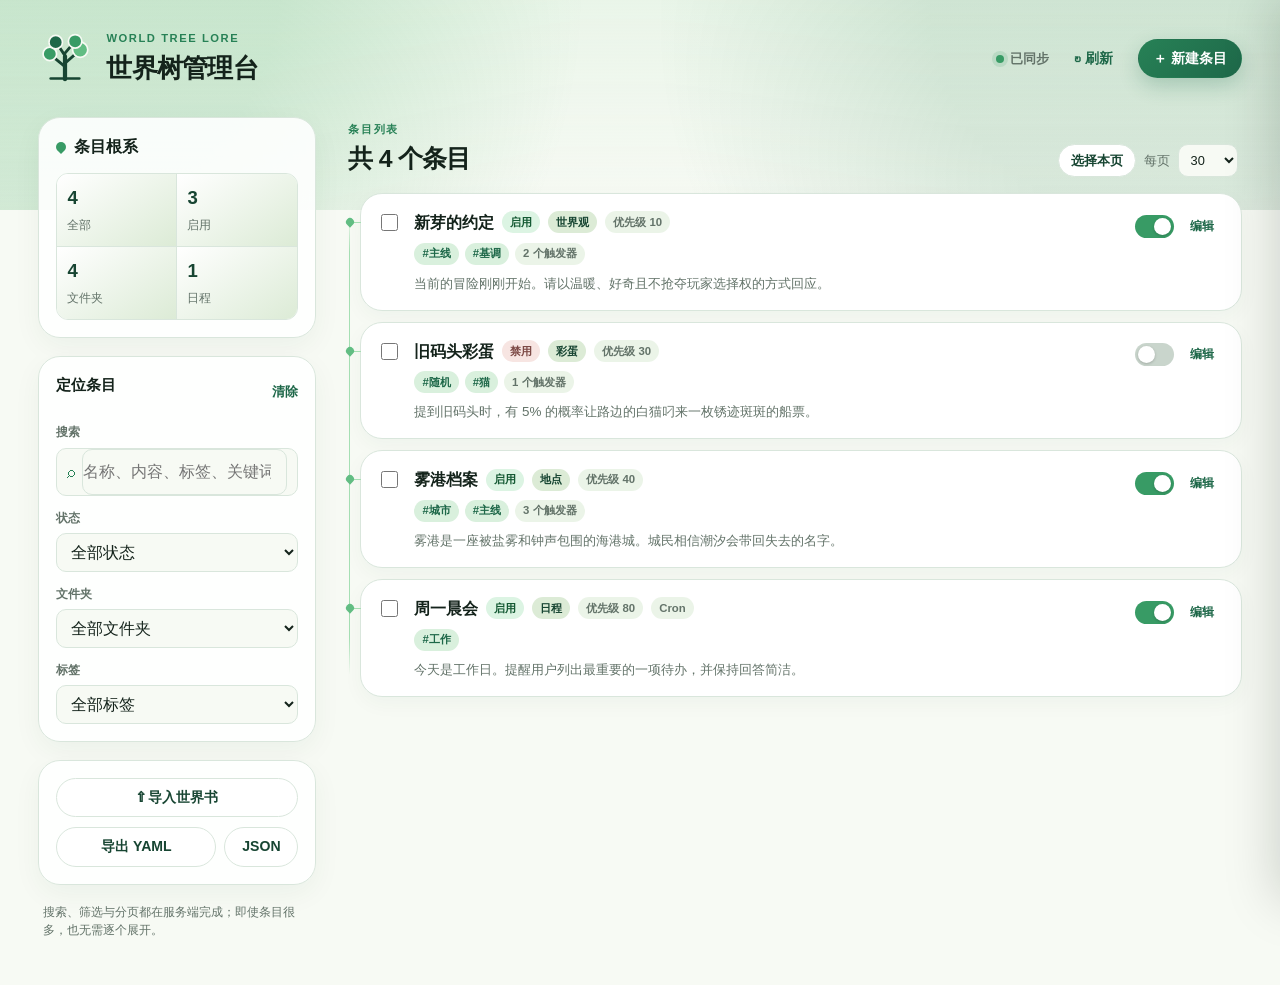
==== tests/visual_harness.html @ b0beca99 "feat: initial release of WorldTree Lore v1.0.0" ====
<!doctype html>
<html lang="zh-CN">
  <head>
    <meta charset="utf-8" />
    <meta name="viewport" content="width=device-width, initial-scale=1" />
    <title>WorldTree Lore visual harness</title>
    <link rel="stylesheet" href="../pages/worldtree/style.css" />
  </head>
  <body>
    <script>
      (() => {
        const templates = [
          {key: "common", label: "常规条目", defaults: {enabled: true, priority: 50, keywords: [], duration: 180, times: 5, probability: 1}},
          {key: "resident", label: "常驻条目", defaults: {enabled: true, priority: 10, keywords: ["re:.*"], duration: 0, times: 0, probability: 1}},
          {key: "chance", label: "随机条目", defaults: {enabled: true, priority: 30, keywords: ["re:.*"], duration: 180, times: 1, probability: .05}},
          {key: "schedule", label: "日程条目", defaults: {enabled: true, priority: 80, keywords: [], cron: "0 9 * * 1-5", duration: 86400, times: 0, probability: 1}}
        ];
        let revision = 7;
        let nextId = 5;
        let entries = [
          {id: "root-1", name: "新芽的约定", content: "当前的冒险刚刚开始。请以温暖、好奇且不抢夺玩家选择权的方式回应。", enabled: true, priority: 10, keywords: ["冒险", "启程"], keyword_mode: "modern", scope: [], cron: "", duration: 0, times: 0, probability: 1, folder: "世界观", tags: ["主线", "基调"], template: "resident", created_at: 1, updated_at: 1},
          {id: "root-2", name: "雾港档案", content: "雾港是一座被盐雾和钟声包围的海港城。城民相信潮汐会带回失去的名字。", enabled: true, priority: 40, keywords: ["雾港", "港口", "钟声"], keyword_mode: "modern", scope: [], cron: "", duration: 300, times: 5, probability: 1, folder: "地点", tags: ["城市", "主线"], template: "common", created_at: 1, updated_at: 1},
          {id: "root-3", name: "周一晨会", content: "今天是工作日。提醒用户列出最重要的一项待办，并保持回答简洁。", enabled: true, priority: 80, keywords: [], keyword_mode: "modern", scope: [], cron: "0 9 * * 1-5", duration: 3600, times: 0, probability: 1, folder: "日程", tags: ["工作"], template: "schedule", created_at: 1, updated_at: 1},
          {id: "root-4", name: "旧码头彩蛋", content: "提到旧码头时，有 5% 的概率让路边的白猫叼来一枚锈迹斑斑的船票。", enabled: false, priority: 30, keywords: ["旧码头"], keyword_mode: "modern", scope: [], cron: "", duration: 180, times: 1, probability: .05, folder: "彩蛋", tags: ["随机", "猫"], template: "chance", created_at: 1, updated_at: 1}
        ];
        const clone = (value) => JSON.parse(JSON.stringify(value));
        const summary = (entry) => ({...clone(entry), preview: entry.content.length > 180 ? entry.content.slice(0, 179) + "…" : entry.content});
        const stats = () => ({total: entries.length, enabled: entries.filter((entry) => entry.enabled).length, disabled: entries.filter((entry) => !entry.enabled).length, folders: new Set(entries.map((entry) => entry.folder).filter(Boolean)).size, tags: new Set(entries.flatMap((entry) => entry.tags)).size, scheduled: entries.filter((entry) => entry.cron).length});
        const facets = () => ({folders: [...new Set(entries.map((entry) => entry.folder).filter(Boolean))], tags: [...new Set(entries.flatMap((entry) => entry.tags))]});
        const touch = () => ++revision;
        const filtered = (params) => entries.filter((entry) => {
          const query = (params.q || "").trim().toLowerCase();
          const haystack = [entry.name, entry.content, entry.folder, ...entry.tags, ...entry.keywords].join(" ").toLowerCase();
          return (!query || query.split(/\s+/).every((word) => haystack.includes(word))) &&
            (params.status === "enabled" ? entry.enabled : params.status === "disabled" ? !entry.enabled : true) &&
            (!params.folder || params.folder === entry.folder) && (!params.tag || entry.tags.includes(params.tag));
        });
        const visualParams = new URLSearchParams(window.location.search);
        window.AstrBotPluginPage = {
          ready: async () => ({locale: "zh-CN", isDark: visualParams.get("theme") === "dark"}),
          getLocale: () => "zh-CN",
          t: (_key, fallback) => fallback,
          onContext: () => () => {},
          apiGet: async (endpoint, params = {}) => {
            if (endpoint === "entries") {
              const items = filtered(params).sort((a, b) => a.priority - b.priority || a.name.localeCompare(b.name, "zh-CN"));
              const size = Number(params.page_size || 30); const requested = Number(params.page || 1); const pages = Math.max(1, Math.ceil(items.length / size)); const page = Math.min(Math.max(1, requested), pages);
              return {revision, entries: items.slice((page - 1) * size, page * size).map(summary), pagination: {page, page_size: size, total: items.length, total_pages: pages}, facets: facets(), stats: stats(), templates: clone(templates)};
            }
            if (endpoint === "diagnostics") return {revision, stats: stats(), invalid_cron_entries: {}};
            if (endpoint.startsWith("entry/")) {
              const id = endpoint.split("/")[1]; const entry = entries.find((item) => item.id === id); if (!entry) throw new Error("找不到该条目"); return {revision, entry: clone(entry), templates: clone(templates)};
            }
            throw new Error("未找到模拟接口");
          },
          apiPost: async (endpoint, payload) => {
            if (payload.revision !== revision) throw new Error("条目库已被其他操作更新。请刷新列表后再保存，避免覆盖新修改。");
            if (endpoint === "entry/create") { const entry = {...clone(payload.entry), id: `new-${nextId++}`, created_at: Date.now(), updated_at: Date.now()}; entries.push(entry); touch(); return {revision, entry: clone(entry)}; }
            if (endpoint === "entries/bulk") { let changed = entries.filter((entry) => payload.entry_ids.includes(entry.id)); if (payload.action === "delete") entries = entries.filter((entry) => !payload.entry_ids.includes(entry.id)); else changed.forEach((entry) => { if (payload.action === "set_enabled") entry.enabled = payload.value; if (payload.action === "set_folder") entry.folder = payload.value; if (payload.action === "add_tag" && !entry.tags.includes(payload.value)) entry.tags.push(payload.value); if (payload.action === "remove_tag") entry.tags = entry.tags.filter((tag) => tag !== payload.value); }); touch(); return {revision, changed: changed.map((entry) => entry.id), missing: []}; }
            const parts = endpoint.split("/"); const id = parts[1]; const action = parts[2]; const entry = entries.find((item) => item.id === id); if (!entry) throw new Error("找不到该条目"); if (action === "toggle") entry.enabled = payload.enabled; if (action === "save") Object.assign(entry, clone(payload.entry)); if (action === "delete") entries = entries.filter((item) => item.id !== id); touch(); return action === "delete" ? {revision, deleted: summary(entry)} : {revision, entry: summary(entry)};
          },
          upload: async (_endpoint, _file) => ({revision, report: {added: 0, replaced: 0, renamed: 0, skipped: 0, invalid: 0, messages: ["视觉测试：未写入真实文件"]}}),
          download: async () => ({filename: "visual-test.yaml"})
        };
      })();
    </script>
    <script type="module">
      const response = await fetch("../pages/worldtree/index.html");
      if (!response.ok) {
        throw new Error(`无法加载页面模板：HTTP ${response.status}`);
      }

      const html = await response.text();
      const parsed = new DOMParser().parseFromString(html, "text/html");
      const pageNodes = [...parsed.body.children]
        .filter((node) => !node.matches('script[src$="app.js"]'))
        .map((node) => document.importNode(node, true));

      document.body.replaceChildren(...pageNodes);

      // Python's simple HTTP server may report .js as text/plain on Windows,
      // which browsers correctly reject for module imports. Loading through a
      // typed Blob keeps this visual-only harness independent of server MIME
      // configuration while executing the exact production source.
      const scriptResponse = await fetch("../pages/worldtree/app.js");
      if (!scriptResponse.ok) {
        throw new Error(`无法加载页面脚本：HTTP ${scriptResponse.status}`);
      }
      const moduleUrl = URL.createObjectURL(
        new Blob([await scriptResponse.text()], {type: "text/javascript"}),
      );
      try {
        await import(moduleUrl);
      } finally {
        URL.revokeObjectURL(moduleUrl);
      }
    </script>
  </body>
</html>
---- pages/worldtree/style.css ----
:root {
  color-scheme: light;
  --forest-950: #0b2119;
  --forest-900: #123126;
  --forest-800: #174532;
  --forest-700: #1e6849;
  --forest-600: #278156;
  --forest-500: #389b65;
  --forest-400: #62bd83;
  --forest-300: #a5dfb3;
  --moss: #dcebd6;
  --paper: #f7faf4;
  --paper-strong: #ffffff;
  --ink: #14231b;
  --muted: #637369;
  --line: #d9e6dc;
  --danger: #b4413c;
  --warning: #a6711d;
  --shadow: 0 18px 55px rgb(14 53 34 / 12%);
  --radius-lg: 22px;
  --radius-md: 14px;
  --radius-sm: 9px;
  font-family: Inter, "Noto Sans SC", "Microsoft YaHei UI", sans-serif;
}

[data-theme="dark"] {
  color-scheme: dark;
  --forest-950: #07150f;
  --forest-900: #0e251b;
  --forest-800: #153727;
  --forest-700: #1c6647;
  --forest-600: #298257;
  --forest-500: #48aa70;
  --forest-400: #77ca92;
  --forest-300: #b8e7c4;
  --moss: #1d3328;
  --paper: #0e1913;
  --paper-strong: #15231a;
  --ink: #ecf7ec;
  --muted: #a6b8aa;
  --line: #294335;
  --danger: #ee8b84;
  --warning: #e9b866;
  --shadow: 0 18px 55px rgb(0 0 0 / 30%);
}

* { box-sizing: border-box; }
html, body { min-height: 100%; overflow-x: hidden; }
[hidden] { display: none !important; }
body {
  margin: 0;
  background: var(--paper);
  color: var(--ink);
  line-height: 1.5;
}
button, input, select, textarea { font: inherit; }
button, select, input, textarea { outline-color: var(--forest-500); }
button { cursor: pointer; }
button:disabled { cursor: wait; opacity: .6; }
:focus-visible { outline: 3px solid rgb(56 155 101 / .28); outline-offset: 2px; }

.tree-canopy {
  position: fixed;
  inset: 0 0 auto;
  height: 210px;
  pointer-events: none;
  background:
    radial-gradient(circle at 2% -12%, rgb(87 179 112 / .23) 0 20%, transparent 44%),
    radial-gradient(circle at 89% 3%, rgb(49 132 82 / .15) 0 18%, transparent 42%),
    linear-gradient(180deg, rgb(223 241 224 / .55), transparent);
  z-index: -1;
}

.app-shell { max-width: 1540px; margin: 0 auto; padding: 30px clamp(18px, 3vw, 46px) 46px; }
.topbar { display: flex; gap: 24px; align-items: center; justify-content: space-between; margin-bottom: 30px; }
.brand { display: flex; align-items: center; gap: 14px; min-width: 0; }
.brand h1, .content-heading h2, .drawer-header h2, .import-dialog h2 { margin: 0; letter-spacing: -.03em; }
.brand h1 { font-size: clamp(1.36rem, 2vw, 1.72rem); }
.eyebrow { margin: 0 0 2px; font-size: .7rem; font-weight: 800; letter-spacing: .14em; color: var(--forest-600); }
.brand-mark { width: 54px; height: 54px; flex: 0 0 auto; overflow: visible; }
.brand-mark .trunk, .brand-mark .branches, .brand-mark .ground { fill: none; stroke: var(--forest-800); stroke-linecap: round; }
.brand-mark .trunk { stroke-width: 5; }.brand-mark .branches { stroke-width: 3.4; }.brand-mark .ground { stroke-width: 3; }
.brand-mark .leaf { stroke: var(--paper); stroke-width: 2; }.brand-mark .leaf-a { fill: var(--forest-500); }.brand-mark .leaf-b { fill: var(--forest-400); }.brand-mark .leaf-c { fill: var(--forest-700); }
.top-actions { display: flex; align-items: center; justify-content: flex-end; flex-wrap: wrap; gap: 10px; }
.connection { font-size: .8rem; font-weight: 700; color: var(--muted); }.connection::before { content: ""; display: inline-block; width: 8px; height: 8px; margin-right: 6px; border-radius: 50%; background: var(--warning); }.connection.online::before { background: var(--forest-500); box-shadow: 0 0 0 4px rgb(56 155 101 / .15); }.connection.error::before { background: var(--danger); }

.button { min-height: 38px; border: 1px solid transparent; border-radius: 999px; padding: 8px 14px; font-size: .88rem; font-weight: 760; transition: transform .16s ease, background .16s ease, border-color .16s ease, box-shadow .16s ease; }
.button:hover { transform: translateY(-1px); }.button:active { transform: translateY(0); }
.button-primary { color: #fff; background: linear-gradient(135deg, var(--forest-600), var(--forest-700)); box-shadow: 0 8px 20px rgb(25 104 69 / .24); }.button-primary:hover { background: linear-gradient(135deg, var(--forest-500), var(--forest-700)); }
.button-secondary { color: var(--forest-800); background: var(--paper-strong); border-color: var(--line); }.button-secondary:hover { border-color: var(--forest-400); background: var(--moss); }
.button-danger { color: var(--danger); background: color-mix(in srgb, var(--danger) 8%, var(--paper-strong)); border-color: color-mix(in srgb, var(--danger) 32%, var(--line)); }.button-danger:hover { color: #fff; background: var(--danger); border-color: var(--danger); }
.button-compact { min-height: 33px; padding: 5px 12px; font-size: .8rem; }
.button-ghost { color: var(--forest-700); background: transparent; border-color: transparent; }.button-ghost:hover { background: var(--moss); }
.text-button { padding: 4px 0; border: 0; color: var(--forest-700); font-size: .82rem; font-weight: 750; background: transparent; }.text-button:hover { text-decoration: underline; }
.icon-button { display: grid; width: 34px; height: 34px; border: 0; border-radius: 50%; place-items: center; color: var(--muted); background: transparent; font-size: 1.65rem; line-height: 1; }.icon-button:hover { color: var(--ink); background: var(--moss); }

.workspace { display: grid; grid-template-columns: minmax(230px, 278px) minmax(0, 1fr); gap: 28px; align-items: start; }
.sidebar { position: sticky; top: 14px; display: grid; gap: 18px; }
.mobile-filter-toggle { display: none; }
.root-card, .filter-section, .sidebar-actions { padding: 17px; border: 1px solid var(--line); border-radius: var(--radius-lg); background: color-mix(in srgb, var(--paper-strong) 88%, transparent); box-shadow: 0 9px 28px rgb(19 72 45 / 5%); }
.root-card-head { display: flex; align-items: center; gap: 8px; margin-bottom: 14px; font-weight: 800; }.root-dot { width: 10px; height: 10px; border-radius: 50% 50% 50% 0; background: var(--forest-500); transform: rotate(-45deg); }
.stat-grid { display: grid; grid-template-columns: 1fr 1fr; overflow: hidden; border-radius: 12px; border: 1px solid var(--line); }.stat { min-height: 68px; padding: 10px; border-right: 1px solid var(--line); border-bottom: 1px solid var(--line); background: linear-gradient(145deg, var(--paper-strong), var(--moss)); }.stat:nth-child(2n) { border-right: 0; }.stat:nth-last-child(-n+2) { border-bottom: 0; }.stat strong { display: block; font-size: 1.16rem; color: var(--forest-800); }.stat span { font-size: .72rem; color: var(--muted); }
.section-heading { display: flex; align-items: center; justify-content: space-between; gap: 8px; }.section-heading h2 { margin: 0 0 14px; font-size: .94rem; }
.field-label, label > span { display: block; margin: 13px 0 6px; color: var(--muted); font-size: .76rem; font-weight: 750; }
.search-field { display: flex; gap: 7px; align-items: center; padding: 0 10px; border: 1px solid var(--line); border-radius: 10px; background: var(--paper); color: var(--forest-600); }.search-field:focus-within { border-color: var(--forest-400); box-shadow: 0 0 0 3px rgb(56 155 101 / .12); }.search-field input { width: 100%; min-width: 0; padding: 10px 0; border: 0; color: var(--ink); background: transparent; }
select, input[type="text"], input[type="search"], input[type="number"], textarea { width: 100%; border: 1px solid var(--line); border-radius: 10px; color: var(--ink); background: var(--paper); transition: border .16s ease, box-shadow .16s ease; } select:focus, input:focus, textarea:focus { border-color: var(--forest-400); box-shadow: 0 0 0 3px rgb(56 155 101 / .12); } select, input[type="text"], input[type="number"] { min-height: 39px; padding: 8px 10px; } textarea { display: block; padding: 10px; resize: vertical; }
.sidebar-actions { display: grid; gap: 10px; }.export-row { display: grid; grid-template-columns: 1fr 74px; gap: 8px; }.sidebar-note { margin: 0; padding: 0 5px; font-size: .76rem; color: var(--muted); }

.content { min-width: 0; }.content-heading { display: flex; align-items: end; justify-content: space-between; gap: 18px; margin: 4px 4px 16px; }.content-heading h2 { font-size: clamp(1.25rem, 2vw, 1.55rem); }.view-options { display: flex; gap: 8px; align-items: center; color: var(--muted); font-size: .8rem; white-space: nowrap; }.view-options select { width: auto; min-height: 33px; padding: 4px 8px; }
.bulk-bar { display: flex; gap: 12px; align-items: center; justify-content: space-between; margin: 0 0 14px; padding: 10px 13px; border: 1px solid var(--forest-300); border-radius: var(--radius-md); background: color-mix(in srgb, var(--moss) 76%, var(--paper-strong)); }.bulk-bar strong { font-size: .84rem; color: var(--forest-800); }.bulk-controls { display: flex; flex: 1; flex-wrap: wrap; justify-content: flex-end; gap: 7px; }.bulk-controls select { width: min(210px, 100%); min-height: 34px; }.bulk-controls input { width: min(170px, 100%); min-height: 34px; }.bulk-controls input[disabled] { opacity: .5; }

.entry-list { position: relative; display: grid; gap: 11px; padding-left: 16px; }.entry-list::before { content: ""; position: absolute; top: 22px; bottom: 22px; left: 5px; width: 1px; background: linear-gradient(180deg, transparent, var(--forest-300) 8% 92%, transparent); }.entry-card { position: relative; display: grid; grid-template-columns: auto minmax(0, 1fr) auto; gap: 13px; align-items: start; padding: 16px; border: 1px solid var(--line); border-radius: var(--radius-lg); background: var(--paper-strong); box-shadow: 0 7px 20px rgb(18 64 40 / 4%); transition: border .16s ease, box-shadow .16s ease, transform .16s ease; }.entry-card::before { content: ""; position: absolute; top: 28px; left: -11px; width: 11px; border-top: 1px solid var(--forest-300); }.entry-card::after { content: ""; position: absolute; top: 24px; left: -15px; width: 8px; height: 8px; border-radius: 50% 50% 50% 0; background: var(--forest-400); transform: rotate(-45deg); }.entry-card:hover { border-color: var(--forest-300); box-shadow: var(--shadow); transform: translateY(-1px); }.entry-card.selected { border-color: var(--forest-500); box-shadow: 0 0 0 3px rgb(56 155 101 / .12); }.entry-select { margin-top: 4px; width: 17px; height: 17px; accent-color: var(--forest-600); }.entry-main { min-width: 0; cursor: pointer; }.entry-title { display: flex; flex-wrap: wrap; align-items: center; gap: 8px; }.entry-title h3 { margin: 0; overflow: hidden; font-size: 1.02rem; text-overflow: ellipsis; white-space: nowrap; }.status-badge, .tag, .folder-pill, .trigger-pill { display: inline-flex; align-items: center; max-width: 100%; min-height: 22px; border-radius: 999px; padding: 2px 8px; font-size: .71rem; font-weight: 740; white-space: nowrap; }.status-badge.enabled { color: #155a34; background: #dcf4e3; }.status-badge.disabled { color: #7d4a46; background: #f7e5e2; }.folder-pill { color: var(--forest-800); background: var(--moss); }.trigger-pill { color: var(--muted); background: color-mix(in srgb, var(--moss) 56%, transparent); }.entry-meta { display: flex; flex-wrap: wrap; gap: 6px; margin-top: 8px; }.tag { color: var(--forest-700); background: color-mix(in srgb, var(--forest-300) 36%, var(--paper)); }.entry-preview { display: -webkit-box; overflow: hidden; margin: 9px 0 0; color: var(--muted); font-size: .84rem; -webkit-box-orient: vertical; -webkit-line-clamp: 2; }.entry-actions { display: flex; gap: 5px; align-items: center; }.entry-actions .button { min-height: 32px; padding: 5px 10px; font-size: .78rem; }.toggle { position: relative; width: 39px; height: 23px; padding: 0; border: 0; border-radius: 999px; background: #c9d5cc; transition: background .15s ease; }.toggle::after { content: ""; position: absolute; width: 17px; height: 17px; top: 3px; left: 3px; border-radius: 50%; background: #fff; box-shadow: 0 1px 3px rgb(0 0 0 / .2); transition: transform .15s ease; }.toggle.on { background: var(--forest-500); }.toggle.on::after { transform: translateX(16px); }
.pagination { display: flex; flex-wrap: wrap; align-items: center; justify-content: center; gap: 7px; margin-top: 20px; }.page-button { min-width: 34px; height: 34px; padding: 0 8px; border: 1px solid var(--line); border-radius: 9px; color: var(--forest-800); background: var(--paper-strong); font-weight: 700; }.page-button:hover, .page-button.current { color: #fff; border-color: var(--forest-600); background: var(--forest-600); }.page-button:disabled { color: var(--muted); border-color: var(--line); background: var(--paper); }
.empty-state { margin-top: 24px; padding: 64px 24px; border: 1px dashed var(--forest-300); border-radius: var(--radius-lg); text-align: center; background: color-mix(in srgb, var(--moss) 36%, var(--paper)); }.empty-tree { color: var(--forest-500); font-size: 3.6rem; line-height: 1; }.empty-state h3 { margin: 10px 0 4px; }.empty-state p { margin: 0 0 18px; color: var(--muted); }

.editor-drawer { position: fixed; inset: 0; z-index: 20; pointer-events: none; }.editor-drawer[aria-hidden="false"] { pointer-events: auto; }.drawer-scrim { position: absolute; inset: 0; opacity: 0; background: rgb(4 17 11 / .45); transition: opacity .2s ease; }.editor-drawer[aria-hidden="false"] .drawer-scrim { opacity: 1; }.drawer-panel { position: absolute; top: 0; right: 0; display: flex; flex-direction: column; width: min(750px, 100%); height: 100%; overflow: hidden; transform: translateX(102%); border-left: 1px solid var(--line); background: var(--paper-strong); box-shadow: -18px 0 50px rgb(2 19 10 / .18); transition: transform .24s cubic-bezier(.2,.7,.2,1); }.editor-drawer[aria-hidden="false"] .drawer-panel { transform: translateX(0); }.drawer-header { display: flex; flex: 0 0 auto; align-items: center; justify-content: space-between; padding: 23px 26px 17px; border-bottom: 1px solid var(--line); }.drawer-panel form { display: flex; flex: 1; min-height: 0; flex-direction: column; }.form-grid { display: grid; grid-template-columns: repeat(2, minmax(0, 1fr)); gap: 0 14px; overflow-y: auto; padding: 18px 26px 25px; }.form-grid label { min-width: 0; }.form-grid label > span { margin-top: 10px; }.form-grid .wide, .content-field { grid-column: 1 / -1; }.form-grid em { color: var(--danger); font-style: normal; }.form-grid small { display: block; margin-top: 5px; color: var(--muted); font-size: .72rem; }.toggle-field { position: relative; display: grid; grid-template-columns: 1fr auto; align-items: center; }.toggle-field input { position: absolute; width: 1px; height: 1px; opacity: 0; }.toggle-field i { position: relative; width: 42px; height: 24px; margin-top: 8px; border-radius: 999px; background: #c9d5cc; transition: background .15s ease; }.toggle-field i::after { content: ""; position: absolute; width: 18px; height: 18px; top: 3px; left: 3px; border-radius: 50%; background: #fff; transition: transform .15s ease; }.toggle-field input:checked + i { background: var(--forest-500); }.toggle-field input:checked + i::after { transform: translateX(18px); }.content-field textarea { min-height: 220px; }.form-error { margin: 0 26px 12px; color: var(--danger); font-size: .82rem; }.drawer-footer { display: flex; flex: 0 0 auto; align-items: center; justify-content: space-between; gap: 8px; padding: 14px 26px; border-top: 1px solid var(--line); }.drawer-footer-actions { display: flex; justify-content: flex-end; gap: 8px; margin-left: auto; }

.import-dialog { width: min(530px, calc(100% - 32px)); padding: 0; border: 1px solid var(--line); border-radius: var(--radius-lg); color: var(--ink); background: var(--paper-strong); box-shadow: var(--shadow); }.import-dialog::backdrop { background: rgb(4 17 11 / .44); }.import-dialog form { padding: 25px; }.import-dialog header { display: flex; justify-content: space-between; align-items: start; }.import-dialog p { color: var(--muted); font-size: .86rem; }.file-drop { display: grid; min-height: 142px; place-items: center; margin: 18px 0; padding: 16px; border: 1px dashed var(--forest-400); border-radius: var(--radius-md); text-align: center; background: color-mix(in srgb, var(--moss) 44%, var(--paper)); cursor: pointer; }.file-drop:hover { background: var(--moss); }.file-drop > span { color: var(--forest-600); font-size: 1.6rem; }.file-drop small { max-width: 100%; overflow: hidden; color: var(--muted); text-overflow: ellipsis; white-space: nowrap; }.file-drop input { position: absolute; width: 1px; height: 1px; opacity: 0; }.import-dialog footer { display: flex; justify-content: flex-end; gap: 8px; margin-top: 20px; }

.toast-region { position: fixed; right: 22px; bottom: 22px; z-index: 40; display: grid; width: min(380px, calc(100vw - 44px)); gap: 8px; }.toast { padding: 12px 14px; border: 1px solid var(--line); border-left: 4px solid var(--forest-500); border-radius: 11px; color: var(--ink); background: var(--paper-strong); box-shadow: var(--shadow); font-size: .84rem; animation: toast-in .2s ease both; }.toast.error { border-left-color: var(--danger); }.toast.warning { border-left-color: var(--warning); } @keyframes toast-in { from { transform: translateY(8px); opacity: 0; } to { transform: translateY(0); opacity: 1; } }

[data-theme="dark"] .tree-canopy { background: radial-gradient(circle at 4% -10%, rgb(69 151 96 / .18) 0 20%, transparent 45%), radial-gradient(circle at 90% 2%, rgb(37 117 74 / .16) 0 18%, transparent 44%), linear-gradient(180deg, rgb(22 61 39 / .38), transparent); }
[data-theme="dark"] .brand-mark .trunk, [data-theme="dark"] .brand-mark .branches, [data-theme="dark"] .brand-mark .ground { stroke: var(--forest-300); }
[data-theme="dark"] .eyebrow, [data-theme="dark"] .button-ghost, [data-theme="dark"] .text-button, [data-theme="dark"] .tag { color: var(--forest-400); }
[data-theme="dark"] .button-secondary, [data-theme="dark"] .stat strong, [data-theme="dark"] .bulk-bar strong, [data-theme="dark"] .folder-pill, [data-theme="dark"] .page-button, [data-theme="dark"] .mobile-filter-toggle { color: var(--forest-300); }
[data-theme="dark"] .status-badge.enabled { color: #bcecca; background: #163f29; }
[data-theme="dark"] .status-badge.disabled { color: #f2bbb5; background: #4a2927; }

@media (max-width: 900px) { .workspace { grid-template-columns: 1fr; }.sidebar { position: static; grid-template-columns: 1fr 1.4fr; }.sidebar-note { display: none; }.sidebar-actions { grid-column: span 2; }.filter-section { display: grid; grid-template-columns: repeat(2, minmax(0, 1fr)); gap: 0 12px; }.filter-section .section-heading, .filter-section .field-label:first-of-type, .filter-section .search-field { grid-column: 1 / -1; } }
@media (max-width: 640px) { .app-shell { padding: 18px 13px 32px; }.topbar { align-items: flex-start; flex-direction: column; margin-bottom: 22px; }.top-actions { width: 100%; justify-content: flex-start; }.top-actions .button-primary { margin-left: auto; }.sidebar { grid-template-columns: 1fr; gap: 12px; }.mobile-filter-toggle { display: flex; min-height: 48px; align-items: center; justify-content: space-between; padding: 10px 14px; border: 1px solid var(--line); border-radius: var(--radius-md); color: var(--forest-800); background: color-mix(in srgb, var(--paper-strong) 90%, var(--moss)); box-shadow: 0 8px 24px rgb(19 72 45 / 7%); font-weight: 780; }.mobile-filter-toggle > span { display: inline-flex; align-items: center; gap: 7px; }.mobile-filter-toggle > span > span { color: var(--forest-500); }.mobile-filter-toggle strong { color: var(--forest-600); font-size: .78rem; }.sidebar:not(.mobile-open) > :not(.mobile-filter-toggle) { display: none; }.sidebar-actions { grid-column: auto; }.filter-section { grid-template-columns: 1fr; }.content-heading { align-items: start; flex-direction: column; }.view-options { width: 100%; flex-wrap: wrap; }.view-options .button { margin-right: auto; }.bulk-bar { align-items: stretch; flex-direction: column; }.bulk-controls { justify-content: stretch; }.bulk-controls > * { flex: 1 1 auto; }.entry-list { padding-left: 10px; }.entry-list::before { left: 2px; }.entry-card::before { left: -8px; width: 8px; }.entry-card::after { left: -11px; }.entry-card { grid-template-columns: auto minmax(0, 1fr); padding: 14px 13px; }.entry-actions { grid-column: 2; }.entry-actions .button { margin-left: auto; }.form-grid { grid-template-columns: 1fr; padding-inline: 18px; }.drawer-header, .drawer-footer { padding-inline: 18px; }.drawer-footer { align-items: stretch; flex-direction: column-reverse; }.drawer-footer-actions { width: 100%; }.drawer-footer-actions .button { flex: 1; }.drawer-footer > .button-danger { width: 100%; }.form-error { margin-inline: 18px; }.form-grid .wide, .content-field { grid-column: auto; }.import-dialog form { padding: 19px; } }

@media (prefers-reduced-motion: reduce) { *, *::before, *::after { scroll-behavior: auto !important; transition-duration: .01ms !important; animation-duration: .01ms !important; animation-iteration-count: 1 !important; } }
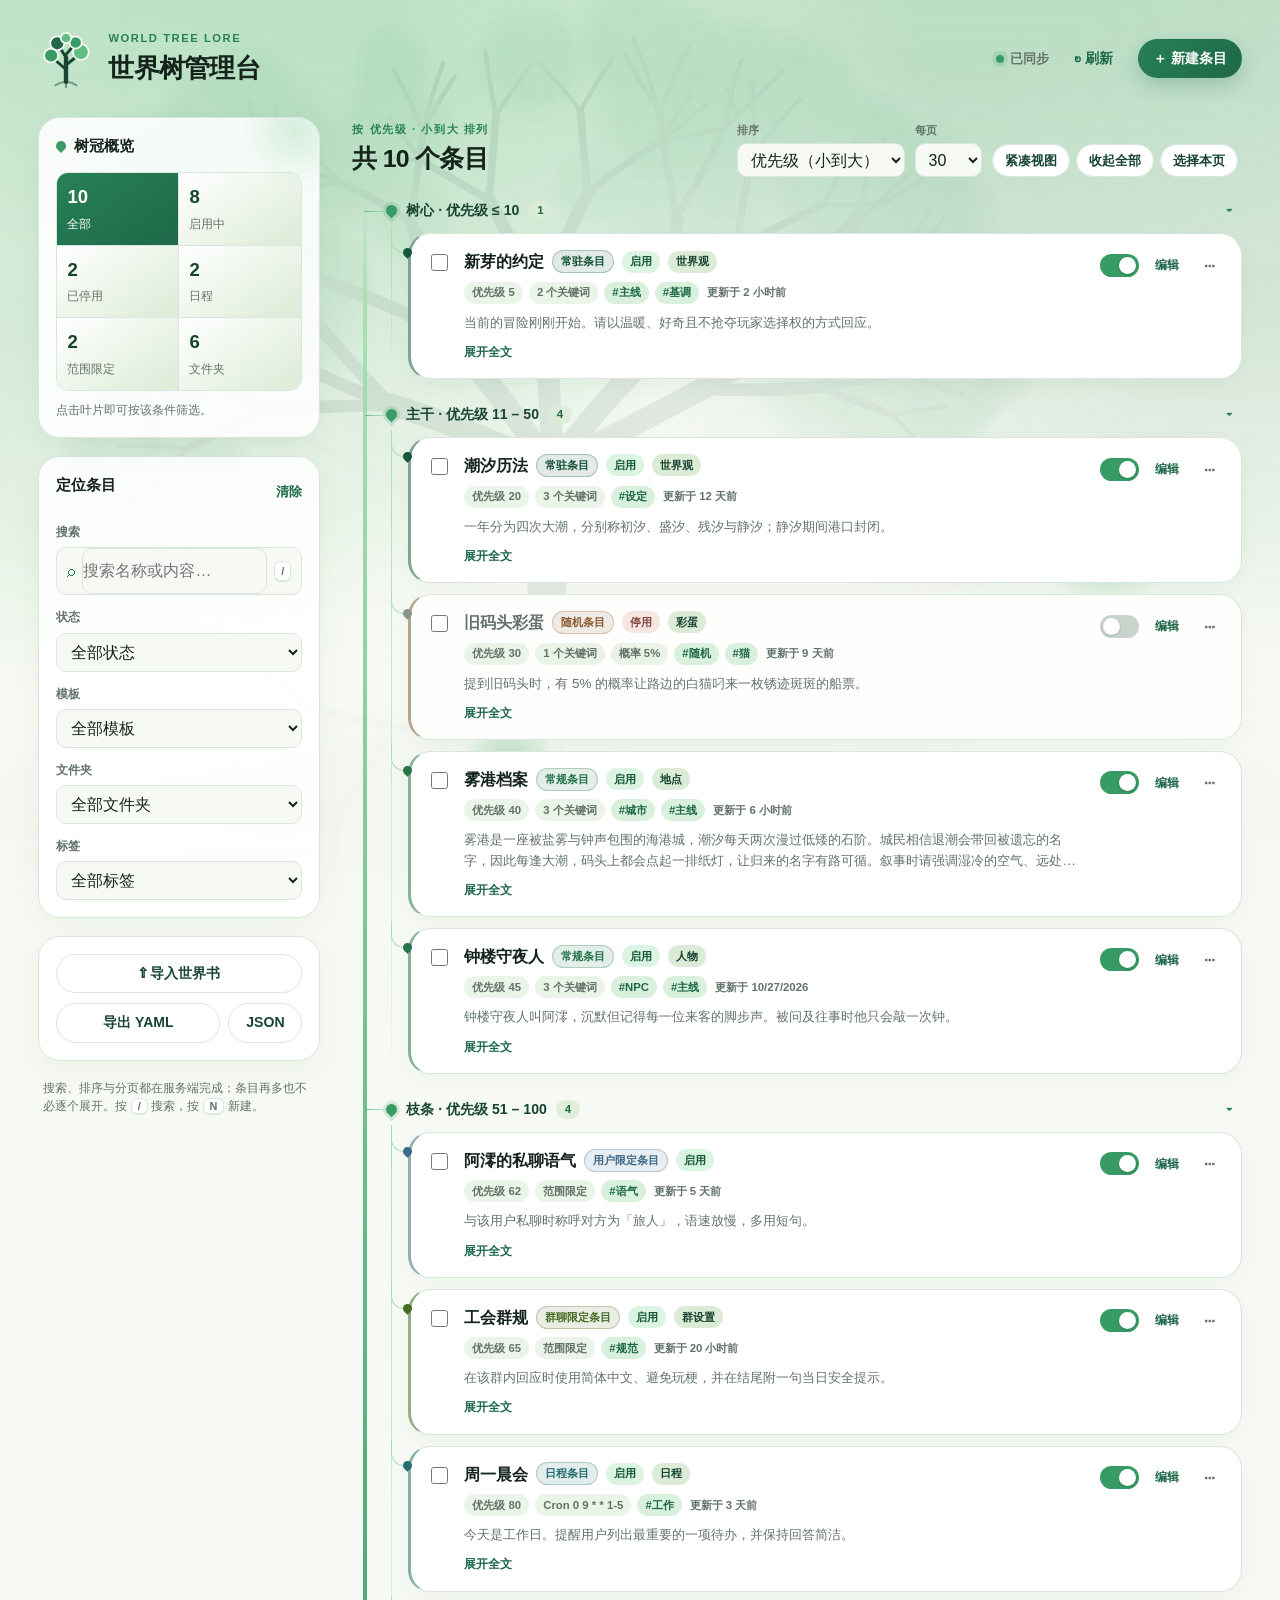
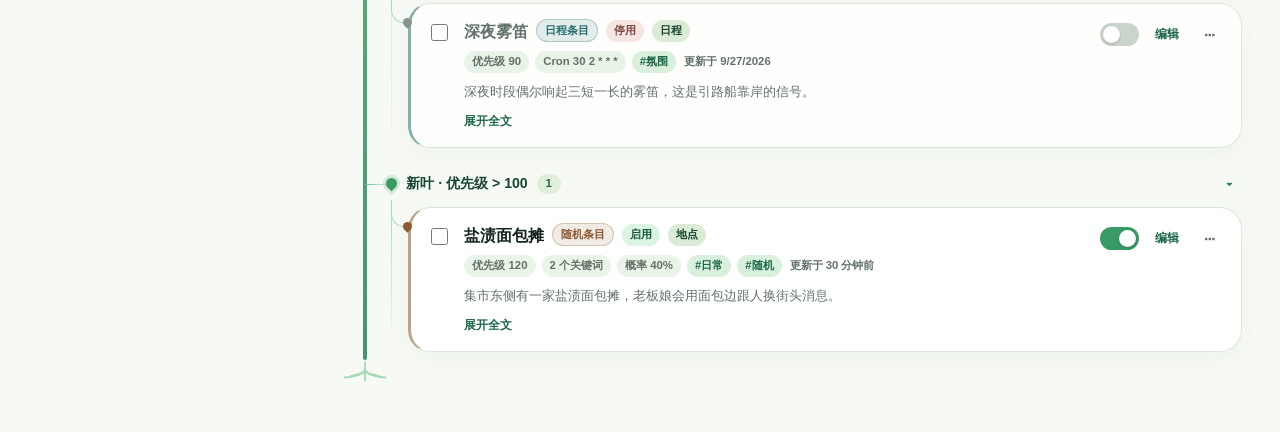
==== commit 649101bd: "v1.1.0: 世界树背景、条目排序与分组、模板徽章与筛选 - WebUI 背景改为程序化分形世界树（树冠、五主枝、根系、林雾），支持减弱动效偏好 - 新增 7 种排序方式并自动生成分组标题（优先级/" ====
--- a/tests/visual_harness.html
+++ b/tests/visual_harness.html
@@ -8,34 +8,158 @@
   </head>
   <body>
     <script>
+      // Visual-only harness. It reimplements the backend contract of
+      // worldtree/library.py (search, status/template filters, the seven sort
+      // modes, stats and revision handling) so the production page code can be
+      // reviewed in a browser without running AstrBot.
       (() => {
+        const TEMPLATE_ORDER = ["common", "resident", "chance", "schedule", "group", "user"];
         const templates = [
-          {key: "common", label: "常规条目", defaults: {enabled: true, priority: 50, keywords: [], duration: 180, times: 5, probability: 1}},
-          {key: "resident", label: "常驻条目", defaults: {enabled: true, priority: 10, keywords: ["re:.*"], duration: 0, times: 0, probability: 1}},
-          {key: "chance", label: "随机条目", defaults: {enabled: true, priority: 30, keywords: ["re:.*"], duration: 180, times: 1, probability: .05}},
-          {key: "schedule", label: "日程条目", defaults: {enabled: true, priority: 80, keywords: [], cron: "0 9 * * 1-5", duration: 86400, times: 0, probability: 1}}
+          {key: "common", label: "常规条目", defaults: {enabled: true, priority: 50, keywords: [], keyword_mode: "modern", duration: 180, times: 5, probability: 1}},
+          {key: "resident", label: "常驻条目", defaults: {enabled: true, priority: 10, keywords: ["re:.*"], keyword_mode: "modern", duration: 0, times: 0, probability: 1}},
+          {key: "chance", label: "随机条目", defaults: {enabled: true, priority: 30, keywords: ["re:.*"], keyword_mode: "modern", duration: 180, times: 1, probability: 0.05}},
+          {key: "schedule", label: "日程条目", defaults: {enabled: true, priority: 80, keywords: [], keyword_mode: "modern", cron: "0 9 * * 1-5", duration: 86400, times: 0, probability: 1}},
+          {key: "group", label: "群聊限定条目", defaults: {enabled: true, priority: 60, keywords: [], keyword_mode: "modern", duration: 180, times: 5, probability: 1}},
+          {key: "user", label: "用户限定条目", defaults: {enabled: true, priority: 60, keywords: [], keyword_mode: "modern", duration: 180, times: 5, probability: 1}}
         ];
+
+        // Seconds-based epoch, matching WorldTreeEntry.updated_at.
+        const NOW = Math.floor(Date.now() / 1000);
+        const HOUR = 3600;
+        const DAY = 86400;
+        const longContent = "雾港是一座被盐雾与钟声包围的海港城，潮汐每天两次漫过低矮的石阶。" +
+          "城民相信退潮会带回被遗忘的名字，因此每逢大潮，码头上都会点起一排纸灯，" +
+          "让归来的名字有路可循。叙事时请强调湿冷的空气、远处的雾笛，以及居民对" +
+          "「名字」这件事近乎虔诚的态度；不要替玩家决定他们要不要相信这个传说。" +
+          "另外，雾港的钟楼每逢整点会敲响一次，退潮夜则敲三次；镇上的孩子把第三声" +
+          "叫作「回名钟」，据说听见的人当晚会梦到自己被谁呼唤。涉及夜间场景时可以" +
+          "顺手用上这条细节，让画面更冷、更潮湿，也更像一座真正靠海生活的城。";
+
+        const seed = [
+          {id: "root-1", name: "新芽的约定", content: "当前的冒险刚刚开始。请以温暖、好奇且不抢夺玩家选择权的方式回应。", enabled: true, priority: 5, keywords: ["冒险", "启程"], keyword_mode: "modern", scope: [], cron: "", duration: 0, times: 0, probability: 1, folder: "世界观", tags: ["主线", "基调"], template: "resident", updated_at: NOW - 2 * HOUR},
+          {id: "root-2", name: "雾港档案", content: longContent, enabled: true, priority: 40, keywords: ["雾港", "港口", "钟声"], keyword_mode: "modern", scope: [], cron: "", duration: 300, times: 5, probability: 1, folder: "地点", tags: ["城市", "主线"], template: "common", updated_at: NOW - 6 * HOUR},
+          {id: "root-3", name: "周一晨会", content: "今天是工作日。提醒用户列出最重要的一项待办，并保持回答简洁。", enabled: true, priority: 80, keywords: [], keyword_mode: "modern", scope: [], cron: "0 9 * * 1-5", duration: 3600, times: 0, probability: 1, folder: "日程", tags: ["工作"], template: "schedule", updated_at: NOW - 3 * DAY},
+          {id: "root-4", name: "旧码头彩蛋", content: "提到旧码头时，有 5% 的概率让路边的白猫叼来一枚锈迹斑斑的船票。", enabled: false, priority: 30, keywords: ["旧码头"], keyword_mode: "modern", scope: [], cron: "", duration: 180, times: 1, probability: 0.05, folder: "彩蛋", tags: ["随机", "猫"], template: "chance", updated_at: NOW - 9 * DAY},
+          {id: "root-5", name: "钟楼守夜人", content: "钟楼守夜人叫阿澪，沉默但记得每一位来客的脚步声。被问及往事时他只会敲一次钟。", enabled: true, priority: 45, keywords: ["守夜人", "阿澪", "钟楼"], keyword_mode: "modern", scope: [], cron: "", duration: 240, times: 4, probability: 1, folder: "人物", tags: ["NPC", "主线"], template: "common", updated_at: NOW - 40 * DAY},
+          {id: "root-6", name: "工会群规", content: "在该群内回应时使用简体中文、避免玩梗，并在结尾附一句当日安全提示。", enabled: true, priority: 65, keywords: [], keyword_mode: "modern", scope: ["group:906123"], cron: "", duration: 180, times: 5, probability: 1, folder: "群设置", tags: ["规范"], template: "group", updated_at: NOW - 20 * HOUR},
+          {id: "root-7", name: "阿澪的私聊语气", content: "与该用户私聊时称呼对方为「旅人」，语速放慢，多用短句。", enabled: true, priority: 62, keywords: [], keyword_mode: "modern", scope: ["user:10086"], cron: "", duration: 180, times: 5, probability: 1, folder: "", tags: ["语气"], template: "user", updated_at: NOW - 5 * DAY},
+          {id: "root-8", name: "潮汐历法", content: "一年分为四次大潮，分别称初汐、盛汐、残汐与静汐；静汐期间港口封闭。", enabled: true, priority: 20, keywords: ["历法", "潮汐", "季节"], keyword_mode: "legacy", scope: [], cron: "", duration: 0, times: 0, probability: 1, folder: "世界观", tags: ["设定"], template: "resident", updated_at: NOW - 12 * DAY},
+          {id: "root-9", name: "深夜雾笛", content: "深夜时段偶尔响起三短一长的雾笛，这是引路船靠岸的信号。", enabled: false, priority: 90, keywords: [], keyword_mode: "modern", scope: [], cron: "30 2 * * *", duration: 1800, times: 1, probability: 1, folder: "日程", tags: ["氛围"], template: "schedule", updated_at: NOW - 70 * DAY},
+          {id: "root-10", name: "盐渍面包摊", content: "集市东侧有一家盐渍面包摊，老板娘会用面包边跟人换街头消息。", enabled: true, priority: 120, keywords: ["面包", "集市"], keyword_mode: "modern", scope: [], cron: "", duration: 180, times: 3, probability: 0.4, folder: "地点", tags: ["日常", "随机"], template: "chance", updated_at: NOW - 30 * 60}
+        ];
+
+        // ?bulk=<n> pads the fixture with filler entries so pagination,
+        // grouping and scroll behaviour can be checked at realistic volumes.
+        const bulk = Math.max(0, Math.min(400, Number(new URLSearchParams(location.search).get("bulk") || 0)));
+        const filler = [];
+        const fillerTemplates = ["common", "resident", "chance", "schedule", "group", "user"];
+        const fillerFolders = ["地点", "人物", "世界观", "日程", "群设置", ""];
+        for (let i = 0; i < bulk; i += 1) {
+          const template = fillerTemplates[i % fillerTemplates.length];
+          filler.push({
+            id: "bulk-" + (i + 1),
+            name: "填充条目 " + String(i + 1).padStart(3, "0"),
+            content: "这是用于压力测试的填充条目 " + (i + 1) + "。内容仅用于占位。",
+            enabled: i % 7 !== 0,
+            priority: ((i * 13) % 140) + 1,
+            keywords: i % 3 === 0 ? ["填充", "测试"] : [],
+            keyword_mode: "modern",
+            scope: template === "group" ? ["group:900" + i] : template === "user" ? ["user:800" + i] : [],
+            cron: template === "schedule" ? "0 " + (i % 24) + " * * *" : "",
+            duration: 180,
+            times: 5,
+            probability: template === "chance" ? 0.25 : 1,
+            folder: fillerFolders[i % fillerFolders.length],
+            tags: i % 2 === 0 ? ["填充"] : [],
+            template,
+            updated_at: NOW - (i + 1) * HOUR
+          });
+        }
+
         let revision = 7;
-        let nextId = 5;
-        let entries = [
-          {id: "root-1", name: "新芽的约定", content: "当前的冒险刚刚开始。请以温暖、好奇且不抢夺玩家选择权的方式回应。", enabled: true, priority: 10, keywords: ["冒险", "启程"], keyword_mode: "modern", scope: [], cron: "", duration: 0, times: 0, probability: 1, folder: "世界观", tags: ["主线", "基调"], template: "resident", created_at: 1, updated_at: 1},
-          {id: "root-2", name: "雾港档案", content: "雾港是一座被盐雾和钟声包围的海港城。城民相信潮汐会带回失去的名字。", enabled: true, priority: 40, keywords: ["雾港", "港口", "钟声"], keyword_mode: "modern", scope: [], cron: "", duration: 300, times: 5, probability: 1, folder: "地点", tags: ["城市", "主线"], template: "common", created_at: 1, updated_at: 1},
-          {id: "root-3", name: "周一晨会", content: "今天是工作日。提醒用户列出最重要的一项待办，并保持回答简洁。", enabled: true, priority: 80, keywords: [], keyword_mode: "modern", scope: [], cron: "0 9 * * 1-5", duration: 3600, times: 0, probability: 1, folder: "日程", tags: ["工作"], template: "schedule", created_at: 1, updated_at: 1},
-          {id: "root-4", name: "旧码头彩蛋", content: "提到旧码头时，有 5% 的概率让路边的白猫叼来一枚锈迹斑斑的船票。", enabled: false, priority: 30, keywords: ["旧码头"], keyword_mode: "modern", scope: [], cron: "", duration: 180, times: 1, probability: .05, folder: "彩蛋", tags: ["随机", "猫"], template: "chance", created_at: 1, updated_at: 1}
-        ];
+        let nextId = 11;
+        let entries = seed.concat(filler).map((entry) => ({...entry, created_at: entry.updated_at}));
+
         const clone = (value) => JSON.parse(JSON.stringify(value));
-        const summary = (entry) => ({...clone(entry), preview: entry.content.length > 180 ? entry.content.slice(0, 179) + "…" : entry.content});
-        const stats = () => ({total: entries.length, enabled: entries.filter((entry) => entry.enabled).length, disabled: entries.filter((entry) => !entry.enabled).length, folders: new Set(entries.map((entry) => entry.folder).filter(Boolean)).size, tags: new Set(entries.flatMap((entry) => entry.tags)).size, scheduled: entries.filter((entry) => entry.cron).length});
-        const facets = () => ({folders: [...new Set(entries.map((entry) => entry.folder).filter(Boolean))], tags: [...new Set(entries.flatMap((entry) => entry.tags))]});
+        const summary = (entry) => ({
+          ...clone(entry),
+          preview: entry.content.length > 180 ? entry.content.slice(0, 179) + "…" : entry.content
+        });
         const touch = () => ++revision;
-        const filtered = (params) => entries.filter((entry) => {
-          const query = (params.q || "").trim().toLowerCase();
-          const haystack = [entry.name, entry.content, entry.folder, ...entry.tags, ...entry.keywords].join(" ").toLowerCase();
-          return (!query || query.split(/\s+/).every((word) => haystack.includes(word))) &&
-            (params.status === "enabled" ? entry.enabled : params.status === "disabled" ? !entry.enabled : true) &&
-            (!params.folder || params.folder === entry.folder) && (!params.tag || entry.tags.includes(params.tag));
+        const fold = (value) => String(value || "").toLowerCase();
+
+        const stats = () => ({
+          total: entries.length,
+          enabled: entries.filter((entry) => entry.enabled).length,
+          disabled: entries.filter((entry) => !entry.enabled).length,
+          folders: new Set(entries.map((entry) => entry.folder).filter(Boolean)).size,
+          tags: new Set(entries.flatMap((entry) => entry.tags)).size,
+          scheduled: entries.filter((entry) => Boolean(entry.cron)).length,
+          scoped: entries.filter((entry) => entry.scope.length > 0).length
         });
+
+        const facets = () => ({
+          folders: [...new Set(entries.map((entry) => entry.folder).filter(Boolean))].sort((a, b) => a.localeCompare(b, "zh-CN")),
+          tags: [...new Set(entries.flatMap((entry) => entry.tags))].sort((a, b) => a.localeCompare(b, "zh-CN"))
+        });
+
+        // Mirror of library.entry_sort_key: each mode returns a tuple-like array
+        // of homogeneous parts so comparison never mixes numbers with strings.
+        const sortKey = (entry, mode) => {
+          const name = fold(entry.name);
+          const folder = fold(entry.folder);
+          if (mode === "priority_desc") return [-entry.priority, folder, name, entry.id];
+          if (mode === "template") {
+            const order = TEMPLATE_ORDER.indexOf(entry.template);
+            return [order < 0 ? TEMPLATE_ORDER.length : order, entry.priority, name, entry.id];
+          }
+          if (mode === "name") return [name, entry.id];
+          if (mode === "folder") return [folder ? 0 : 1, folder, entry.priority, name];
+          if (mode === "updated") return [-Number(entry.updated_at || 0), name, entry.id];
+          if (mode === "enabled") return [entry.enabled ? 0 : 1, entry.priority, name, entry.id];
+          return [entry.priority, folder, name, entry.id];
+        };
+
+        const compare = (left, right) => {
+          for (let index = 0; index < Math.max(left.length, right.length); index += 1) {
+            const a = left[index];
+            const b = right[index];
+            if (a === b) continue;
+            if (typeof a === "number" && typeof b === "number") return a - b;
+            return String(a).localeCompare(String(b), "zh-CN");
+          }
+          return 0;
+        };
+
+        const SORT_MODES = ["priority", "priority_desc", "template", "name", "folder", "updated", "enabled"];
+        const STATUS_FILTERS = ["all", "enabled", "disabled", "scheduled", "scoped"];
+
+        const filtered = (params) => {
+          const status = params.status || "all";
+          if (!STATUS_FILTERS.includes(status)) throw new Error("状态筛选不受支持：" + status);
+          const wantedTemplate = fold(params.template);
+          if (wantedTemplate && !TEMPLATE_ORDER.includes(wantedTemplate)) {
+            throw new Error("未知的条目模板：" + params.template);
+          }
+          const words = String(params.q || "").trim().toLowerCase().split(/\s+/).filter(Boolean);
+          const wantedFolder = fold(params.folder);
+          const wantedTag = fold(params.tag);
+          return entries.filter((entry) => {
+            if (status === "enabled" && !entry.enabled) return false;
+            if (status === "disabled" && entry.enabled) return false;
+            if (status === "scheduled" && !entry.cron) return false;
+            if (status === "scoped" && entry.scope.length === 0) return false;
+            if (wantedTemplate && entry.template !== wantedTemplate) return false;
+            if (wantedFolder && fold(entry.folder) !== wantedFolder) return false;
+            if (wantedTag && !entry.tags.some((tag) => fold(tag) === wantedTag)) return false;
+            if (!words.length) return true;
+            const haystack = [entry.name, entry.content, entry.folder, entry.tags.join(" "), entry.keywords.join(" "), entry.scope.join(" ")].join("\n").toLowerCase();
+            return words.every((word) => haystack.includes(word));
+          });
+        };
+
         const visualParams = new URLSearchParams(window.location.search);
+
         window.AstrBotPluginPage = {
           ready: async () => ({locale: "zh-CN", isDark: visualParams.get("theme") === "dark"}),
           getLocale: () => "zh-CN",
@@ -43,24 +167,78 @@
           onContext: () => () => {},
           apiGet: async (endpoint, params = {}) => {
             if (endpoint === "entries") {
-              const items = filtered(params).sort((a, b) => a.priority - b.priority || a.name.localeCompare(b.name, "zh-CN"));
-              const size = Number(params.page_size || 30); const requested = Number(params.page || 1); const pages = Math.max(1, Math.ceil(items.length / size)); const page = Math.min(Math.max(1, requested), pages);
-              return {revision, entries: items.slice((page - 1) * size, page * size).map(summary), pagination: {page, page_size: size, total: items.length, total_pages: pages}, facets: facets(), stats: stats(), templates: clone(templates)};
+              const sort = params.sort || "priority";
+              if (!SORT_MODES.includes(sort)) throw new Error("未知的排序方式：" + sort);
+              const items = filtered(params).slice().sort((a, b) => compare(sortKey(a, sort), sortKey(b, sort)));
+              const size = Number(params.page_size || 30);
+              const pages = Math.max(1, Math.ceil(items.length / size));
+              const page = Math.min(Math.max(1, Number(params.page || 1)), pages);
+              return {
+                revision,
+                entries: items.slice((page - 1) * size, page * size).map(summary),
+                pagination: {page, page_size: size, total: items.length, total_pages: pages, sort},
+                facets: facets(),
+                stats: stats(),
+                templates: clone(templates)
+              };
             }
             if (endpoint === "diagnostics") return {revision, stats: stats(), invalid_cron_entries: {}};
             if (endpoint.startsWith("entry/")) {
-              const id = endpoint.split("/")[1]; const entry = entries.find((item) => item.id === id); if (!entry) throw new Error("找不到该条目"); return {revision, entry: clone(entry), templates: clone(templates)};
+              const entry = entries.find((item) => item.id === endpoint.split("/")[1]);
+              if (!entry) throw new Error("找不到该条目");
+              return {revision, entry: clone(entry), templates: clone(templates)};
             }
             throw new Error("未找到模拟接口");
           },
           apiPost: async (endpoint, payload) => {
-            if (payload.revision !== revision) throw new Error("条目库已被其他操作更新。请刷新列表后再保存，避免覆盖新修改。");
-            if (endpoint === "entry/create") { const entry = {...clone(payload.entry), id: `new-${nextId++}`, created_at: Date.now(), updated_at: Date.now()}; entries.push(entry); touch(); return {revision, entry: clone(entry)}; }
-            if (endpoint === "entries/bulk") { let changed = entries.filter((entry) => payload.entry_ids.includes(entry.id)); if (payload.action === "delete") entries = entries.filter((entry) => !payload.entry_ids.includes(entry.id)); else changed.forEach((entry) => { if (payload.action === "set_enabled") entry.enabled = payload.value; if (payload.action === "set_folder") entry.folder = payload.value; if (payload.action === "add_tag" && !entry.tags.includes(payload.value)) entry.tags.push(payload.value); if (payload.action === "remove_tag") entry.tags = entry.tags.filter((tag) => tag !== payload.value); }); touch(); return {revision, changed: changed.map((entry) => entry.id), missing: []}; }
-            const parts = endpoint.split("/"); const id = parts[1]; const action = parts[2]; const entry = entries.find((item) => item.id === id); if (!entry) throw new Error("找不到该条目"); if (action === "toggle") entry.enabled = payload.enabled; if (action === "save") Object.assign(entry, clone(payload.entry)); if (action === "delete") entries = entries.filter((item) => item.id !== id); touch(); return action === "delete" ? {revision, deleted: summary(entry)} : {revision, entry: summary(entry)};
+            if (payload.revision !== revision) {
+              throw new Error("条目库已被其他操作更新。请刷新列表后再保存，避免覆盖新修改。");
+            }
+            if (endpoint === "entry/create") {
+              const entry = {...clone(payload.entry), id: "new-" + nextId++, created_at: NOW, updated_at: NOW};
+              entries.push(entry);
+              touch();
+              return {revision, entry: clone(entry)};
+            }
+            if (endpoint === "entries/bulk") {
+              const changed = entries.filter((entry) => payload.entry_ids.includes(entry.id));
+              if (payload.action === "delete") {
+                entries = entries.filter((entry) => !payload.entry_ids.includes(entry.id));
+              } else {
+                changed.forEach((entry) => {
+                  if (payload.action === "set_enabled") entry.enabled = payload.value;
+                  if (payload.action === "set_folder") entry.folder = payload.value;
+                  if (payload.action === "add_tag" && !entry.tags.includes(payload.value)) entry.tags.push(payload.value);
+                  if (payload.action === "remove_tag") entry.tags = entry.tags.filter((tag) => tag !== payload.value);
+                  entry.updated_at = NOW;
+                });
+              }
+              touch();
+              return {revision, changed: changed.map((entry) => entry.id), missing: []};
+            }
+            const parts = endpoint.split("/");
+            const id = parts[1];
+            const action = parts[2];
+            const entry = entries.find((item) => item.id === id);
+            if (!entry) throw new Error("找不到该条目");
+            if (action === "duplicate") {
+              const copy = {...clone(entry), id: "new-" + nextId++, name: entry.name.slice(0, 76) + " 副本", created_at: NOW, updated_at: NOW};
+              entries.push(copy);
+              touch();
+              return {revision, entry: summary(copy)};
+            }
+            if (action === "toggle") entry.enabled = payload.enabled;
+            if (action === "save") Object.assign(entry, clone(payload.entry));
+            if (action === "delete") entries = entries.filter((item) => item.id !== id);
+            if (action !== "delete") entry.updated_at = NOW;
+            touch();
+            return action === "delete" ? {revision, deleted: summary(entry)} : {revision, entry: summary(entry)};
           },
-          upload: async (_endpoint, _file) => ({revision, report: {added: 0, replaced: 0, renamed: 0, skipped: 0, invalid: 0, messages: ["视觉测试：未写入真实文件"]}}),
-          download: async () => ({filename: "visual-test.yaml"})
+          upload: async () => ({revision, report: {added: 0, replaced: 0, renamed: 0, skipped: 0, invalid: 0, messages: ["视觉测试：未写入真实文件"]}}),
+          download: async (_endpoint, params = {}) => {
+            const count = params.ids ? String(params.ids).split(",").filter(Boolean).length : entries.length;
+            return {filename: "visual-test-" + count + "." + (params.format || "yaml")};
+          }
         };
       })();
     </script>
--- a/pages/worldtree/style.css
+++ b/pages/worldtree/style.css
@@ -1,3 +1,10 @@
+/* =============================================================
+   世界树管理台 / WorldTree Lore console
+   Palette: forest greens on paper. The layout is shaped like a
+   tree: a trunk on the left, collapsible branches for groups and
+   leaf-tipped twigs for individual entries.
+   ============================================================= */
+
 :root {
   color-scheme: light;
   --forest-950: #0b2119;
@@ -44,89 +51,1697 @@
   --shadow: 0 18px 55px rgb(0 0 0 / 30%);
 }
 
+/* --- entry template accents -------------------------------------------- */
+
+/* light accents are tuned so the small template pill text still clears
+   WCAG AA (>= 4.5:1) on top of its own 12% tint */
+[data-template="common"] { --tpl: #27734c; }
+[data-template="resident"] { --tpl: #17563a; }
+[data-template="chance"] { --tpl: #8c5932; }
+[data-template="schedule"] { --tpl: #256e6e; }
+[data-template="group"] { --tpl: #486c24; }
+[data-template="user"] { --tpl: #3e6a89; }
+
+[data-theme="dark"] [data-template="common"] { --tpl: #6ec38f; }
+[data-theme="dark"] [data-template="resident"] { --tpl: #4fb886; }
+[data-theme="dark"] [data-template="chance"] { --tpl: #d9a674; }
+[data-theme="dark"] [data-template="schedule"] { --tpl: #6fc7c7; }
+[data-theme="dark"] [data-template="group"] { --tpl: #a2c96b; }
+[data-theme="dark"] [data-template="user"] { --tpl: #86b6d6; }
+
+/* --- base -------------------------------------------------------------- */
+
 * { box-sizing: border-box; }
-html, body { min-height: 100%; overflow-x: hidden; }
+
+html,
+body {
+  min-height: 100%;
+  overflow-x: hidden;
+}
+
 [hidden] { display: none !important; }
+
 body {
   margin: 0;
   background: var(--paper);
   color: var(--ink);
   line-height: 1.5;
 }
+
 button, input, select, textarea { font: inherit; }
 button, select, input, textarea { outline-color: var(--forest-500); }
 button { cursor: pointer; }
-button:disabled { cursor: wait; opacity: .6; }
+button:disabled { cursor: not-allowed; opacity: .6; }
+.is-busy { cursor: progress; }
 :focus-visible { outline: 3px solid rgb(56 155 101 / .28); outline-offset: 2px; }
 
-.tree-canopy {
+kbd {
+  padding: 1px 6px;
+  border: 1px solid var(--line);
+  border-bottom-width: 2px;
+  border-radius: 6px;
+  background: var(--paper-strong);
+  color: var(--muted);
+  font-family: inherit;
+  font-size: .68rem;
+  font-weight: 750;
+}
+
+/* --- ambient world tree ------------------------------------------------ */
+
+/* The page sits inside the crown of a single world tree: light filters down
+   from the canopy, the trunk and branches are drawn behind the panels, and the
+   roots fade into mist along the bottom edge. */
+
+.sky {
   position: fixed;
-  inset: 0 0 auto;
-  height: 210px;
+  inset: 0;
+  z-index: -1;
+  overflow: hidden;
   pointer-events: none;
   background:
-    radial-gradient(circle at 2% -12%, rgb(87 179 112 / .23) 0 20%, transparent 44%),
-    radial-gradient(circle at 89% 3%, rgb(49 132 82 / .15) 0 18%, transparent 42%),
-    linear-gradient(180deg, rgb(223 241 224 / .55), transparent);
-  z-index: -1;
-}
-
-.app-shell { max-width: 1540px; margin: 0 auto; padding: 30px clamp(18px, 3vw, 46px) 46px; }
-.topbar { display: flex; gap: 24px; align-items: center; justify-content: space-between; margin-bottom: 30px; }
-.brand { display: flex; align-items: center; gap: 14px; min-width: 0; }
-.brand h1, .content-heading h2, .drawer-header h2, .import-dialog h2 { margin: 0; letter-spacing: -.03em; }
+    radial-gradient(128% 62% at 50% -10%, rgb(120 200 145 / .20) 0 34%, transparent 72%),
+    radial-gradient(circle at 4% 2%, rgb(87 179 112 / .20) 0 22%, transparent 48%),
+    radial-gradient(circle at 96% 0%, rgb(49 132 82 / .16) 0 20%, transparent 46%),
+    radial-gradient(150% 44% at 50% 110%, rgb(23 69 50 / .14) 0 38%, transparent 76%),
+    linear-gradient(180deg, rgb(223 241 224 / .58), rgb(223 241 224 / 0) 46%);
+}
+
+.sky-tree {
+  position: absolute;
+  left: 50%;
+  bottom: -7vh;
+  translate: -50% 0;
+  width: min(1560px, 126vmax);
+  height: auto;
+  max-height: 122vh;
+  opacity: .1;
+  transform-origin: 50% 96%;
+  will-change: transform;
+  animation: sway 34s ease-in-out infinite;
+}
+
+.sky-crown { fill: url(#skyCrown); }
+.sky-leaves { fill: url(#skyLeaf); }
+
+.sky-leaves-front {
+  opacity: .5;
+  translate: 0 -16px;
+}
+
+#skyCrown .stop-core { stop-color: var(--forest-500); stop-opacity: .34; }
+#skyCrown .stop-mid { stop-color: var(--forest-500); stop-opacity: .18; }
+#skyCrown .stop-edge { stop-color: var(--forest-500); stop-opacity: 0; }
+#skyLeaf .stop-core { stop-color: var(--forest-400); stop-opacity: .9; }
+#skyLeaf .stop-mid { stop-color: var(--forest-500); stop-opacity: .45; }
+#skyLeaf .stop-edge { stop-color: var(--forest-500); stop-opacity: 0; }
+
+.sky-limb,
+.sky-root {
+  fill: none;
+  stroke: var(--forest-800);
+  stroke-linecap: round;
+}
+
+.sky-limb-1 { stroke-width: 44; }
+.sky-limb-2 { stroke-width: 25; }
+.sky-limb-3 { stroke-width: 14.5; }
+.sky-limb-4 { stroke-width: 8.5; }
+.sky-limb-5 { stroke-width: 5; }
+.sky-root { stroke-width: 10; opacity: .4; }
+
+/* mist that swallows the root system so text near the bottom stays readable */
+.sky-mist {
+  position: absolute;
+  inset: auto -6% -2% -6%;
+  height: 42vh;
+  background: linear-gradient(
+    180deg,
+    rgb(0 0 0 / 0),
+    color-mix(in srgb, var(--paper) 68%, transparent) 46%,
+    var(--paper)
+  );
+}
+
+.mote {
+  position: absolute;
+  border-radius: 50%;
+  background: radial-gradient(circle, rgb(120 200 145 / .5), transparent 70%);
+  animation: drift 24s ease-in-out infinite;
+}
+
+.mote-a { top: 11%; left: 5%; width: 200px; height: 200px; }
+.mote-b { top: 52%; right: 8%; width: 140px; height: 140px; animation-duration: 31s; animation-delay: -7s; }
+.mote-c { bottom: 10%; left: 36%; width: 96px; height: 96px; animation-duration: 37s; animation-delay: -15s; }
+
+[data-theme="dark"] .sky {
+  background:
+    radial-gradient(128% 62% at 50% -10%, rgb(69 151 96 / .26) 0 34%, transparent 72%),
+    radial-gradient(circle at 4% 2%, rgb(37 117 74 / .22) 0 22%, transparent 48%),
+    radial-gradient(circle at 96% 0%, rgb(41 130 87 / .18) 0 20%, transparent 46%),
+    radial-gradient(150% 44% at 50% 110%, rgb(11 33 25 / .5) 0 38%, transparent 76%),
+    linear-gradient(180deg, rgb(22 61 39 / .46), rgb(22 61 39 / 0) 48%);
+}
+
+[data-theme="dark"] .sky-tree { opacity: .34; }
+
+[data-theme="dark"] .sky-limb,
+[data-theme="dark"] .sky-root { stroke: var(--forest-700); }
+
+[data-theme="dark"] #skyCrown .stop-core { stop-opacity: .34; }
+[data-theme="dark"] #skyCrown .stop-mid { stop-opacity: .2; }
+
+[data-theme="dark"] .mote { background: radial-gradient(circle, rgb(72 170 112 / .38), transparent 70%); }
+
+/* --- shell and top bar ------------------------------------------------- */
+
+.app-shell {
+  max-width: 1540px;
+  margin: 0 auto;
+  padding: 30px clamp(18px, 3vw, 46px) 46px;
+}
+
+.topbar {
+  display: flex;
+  gap: 24px;
+  align-items: center;
+  justify-content: space-between;
+  margin-bottom: 30px;
+}
+
+.brand {
+  display: flex;
+  align-items: center;
+  gap: 14px;
+  min-width: 0;
+}
+
+.brand h1,
+.content-heading h2,
+.drawer-header h2,
+.import-dialog h2,
+.confirm-dialog h2 {
+  margin: 0;
+  letter-spacing: -.03em;
+}
+
 .brand h1 { font-size: clamp(1.36rem, 2vw, 1.72rem); }
-.eyebrow { margin: 0 0 2px; font-size: .7rem; font-weight: 800; letter-spacing: .14em; color: var(--forest-600); }
-.brand-mark { width: 54px; height: 54px; flex: 0 0 auto; overflow: visible; }
-.brand-mark .trunk, .brand-mark .branches, .brand-mark .ground { fill: none; stroke: var(--forest-800); stroke-linecap: round; }
-.brand-mark .trunk { stroke-width: 5; }.brand-mark .branches { stroke-width: 3.4; }.brand-mark .ground { stroke-width: 3; }
-.brand-mark .leaf { stroke: var(--paper); stroke-width: 2; }.brand-mark .leaf-a { fill: var(--forest-500); }.brand-mark .leaf-b { fill: var(--forest-400); }.brand-mark .leaf-c { fill: var(--forest-700); }
-.top-actions { display: flex; align-items: center; justify-content: flex-end; flex-wrap: wrap; gap: 10px; }
-.connection { font-size: .8rem; font-weight: 700; color: var(--muted); }.connection::before { content: ""; display: inline-block; width: 8px; height: 8px; margin-right: 6px; border-radius: 50%; background: var(--warning); }.connection.online::before { background: var(--forest-500); box-shadow: 0 0 0 4px rgb(56 155 101 / .15); }.connection.error::before { background: var(--danger); }
-
-.button { min-height: 38px; border: 1px solid transparent; border-radius: 999px; padding: 8px 14px; font-size: .88rem; font-weight: 760; transition: transform .16s ease, background .16s ease, border-color .16s ease, box-shadow .16s ease; }
-.button:hover { transform: translateY(-1px); }.button:active { transform: translateY(0); }
-.button-primary { color: #fff; background: linear-gradient(135deg, var(--forest-600), var(--forest-700)); box-shadow: 0 8px 20px rgb(25 104 69 / .24); }.button-primary:hover { background: linear-gradient(135deg, var(--forest-500), var(--forest-700)); }
-.button-secondary { color: var(--forest-800); background: var(--paper-strong); border-color: var(--line); }.button-secondary:hover { border-color: var(--forest-400); background: var(--moss); }
-.button-danger { color: var(--danger); background: color-mix(in srgb, var(--danger) 8%, var(--paper-strong)); border-color: color-mix(in srgb, var(--danger) 32%, var(--line)); }.button-danger:hover { color: #fff; background: var(--danger); border-color: var(--danger); }
-.button-compact { min-height: 33px; padding: 5px 12px; font-size: .8rem; }
-.button-ghost { color: var(--forest-700); background: transparent; border-color: transparent; }.button-ghost:hover { background: var(--moss); }
-.text-button { padding: 4px 0; border: 0; color: var(--forest-700); font-size: .82rem; font-weight: 750; background: transparent; }.text-button:hover { text-decoration: underline; }
-.icon-button { display: grid; width: 34px; height: 34px; border: 0; border-radius: 50%; place-items: center; color: var(--muted); background: transparent; font-size: 1.65rem; line-height: 1; }.icon-button:hover { color: var(--ink); background: var(--moss); }
-
-.workspace { display: grid; grid-template-columns: minmax(230px, 278px) minmax(0, 1fr); gap: 28px; align-items: start; }
-.sidebar { position: sticky; top: 14px; display: grid; gap: 18px; }
+
+.eyebrow {
+  margin: 0 0 2px;
+  color: var(--forest-600);
+  font-size: .7rem;
+  font-weight: 800;
+  letter-spacing: .14em;
+}
+
+.brand-mark {
+  width: 56px;
+  height: 56px;
+  flex: 0 0 auto;
+  overflow: visible;
+}
+
+.brand-mark .trunk,
+.brand-mark .branches,
+.brand-mark .roots,
+.brand-mark .ground {
+  fill: none;
+  stroke: var(--forest-800);
+  stroke-linecap: round;
+}
+
+.brand-mark .trunk { stroke-width: 5; }
+.brand-mark .branches { stroke-width: 3.4; }
+.brand-mark .ground { stroke-width: 3; }
+.brand-mark .roots { stroke-width: 2.4; opacity: .5; }
+.brand-mark .leaf { stroke: var(--paper); stroke-width: 2; }
+.brand-mark .leaf-a { fill: var(--forest-500); }
+.brand-mark .leaf-b { fill: var(--forest-400); }
+.brand-mark .leaf-c { fill: var(--forest-700); }
+
+.top-actions {
+  display: flex;
+  align-items: center;
+  justify-content: flex-end;
+  flex-wrap: wrap;
+  gap: 10px;
+}
+
+.connection {
+  color: var(--muted);
+  font-size: .8rem;
+  font-weight: 700;
+}
+
+.connection::before {
+  content: "";
+  display: inline-block;
+  width: 8px;
+  height: 8px;
+  margin-right: 6px;
+  border-radius: 50%;
+  background: var(--warning);
+}
+
+.connection.online::before {
+  background: var(--forest-500);
+  box-shadow: 0 0 0 4px rgb(56 155 101 / .15);
+}
+
+.connection.error::before { background: var(--danger); }
+
+/* --- buttons ----------------------------------------------------------- */
+
+.button {
+  min-height: 38px;
+  border: 1px solid transparent;
+  border-radius: 999px;
+  padding: 8px 14px;
+  font-size: .88rem;
+  font-weight: 760;
+  transition: transform .16s ease, background .16s ease, border-color .16s ease, box-shadow .16s ease;
+}
+
+.button:hover { transform: translateY(-1px); }
+.button:active { transform: translateY(0); }
+.button:disabled { transform: none; }
+
+.button-primary {
+  color: #fff;
+  background: linear-gradient(135deg, var(--forest-600), var(--forest-700));
+  box-shadow: 0 8px 20px rgb(25 104 69 / .24);
+}
+
+.button-primary:hover { background: linear-gradient(135deg, var(--forest-500), var(--forest-700)); }
+
+.button-secondary {
+  color: var(--forest-800);
+  background: var(--paper-strong);
+  border-color: var(--line);
+}
+
+.button-secondary:hover {
+  border-color: var(--forest-400);
+  background: var(--moss);
+}
+
+.button-danger {
+  color: var(--danger);
+  background: color-mix(in srgb, var(--danger) 8%, var(--paper-strong));
+  border-color: color-mix(in srgb, var(--danger) 32%, var(--line));
+}
+
+.button-danger:hover {
+  color: #fff;
+  background: var(--danger);
+  border-color: var(--danger);
+}
+
+.button-compact {
+  min-height: 33px;
+  padding: 5px 12px;
+  font-size: .8rem;
+}
+
+.button-ghost {
+  color: var(--forest-700);
+  background: transparent;
+  border-color: transparent;
+}
+
+.button-ghost:hover { background: var(--moss); }
+
+.text-button {
+  padding: 4px 0;
+  border: 0;
+  color: var(--forest-700);
+  background: transparent;
+  font-size: .82rem;
+  font-weight: 750;
+}
+
+.text-button:hover { text-decoration: underline; }
+
+.icon-button {
+  display: grid;
+  width: 34px;
+  height: 34px;
+  border: 0;
+  border-radius: 50%;
+  place-items: center;
+  color: var(--muted);
+  background: transparent;
+  font-size: 1.65rem;
+  line-height: 1;
+}
+
+.icon-button:hover {
+  color: var(--ink);
+  background: var(--moss);
+}
+
+/* --- workspace and sidebar --------------------------------------------- */
+
+.workspace {
+  display: grid;
+  grid-template-columns: minmax(230px, 282px) minmax(0, 1fr);
+  gap: 28px;
+  align-items: start;
+}
+
+.sidebar {
+  position: sticky;
+  top: 14px;
+  display: grid;
+  gap: 18px;
+}
+
 .mobile-filter-toggle { display: none; }
-.root-card, .filter-section, .sidebar-actions { padding: 17px; border: 1px solid var(--line); border-radius: var(--radius-lg); background: color-mix(in srgb, var(--paper-strong) 88%, transparent); box-shadow: 0 9px 28px rgb(19 72 45 / 5%); }
-.root-card-head { display: flex; align-items: center; gap: 8px; margin-bottom: 14px; font-weight: 800; }.root-dot { width: 10px; height: 10px; border-radius: 50% 50% 50% 0; background: var(--forest-500); transform: rotate(-45deg); }
-.stat-grid { display: grid; grid-template-columns: 1fr 1fr; overflow: hidden; border-radius: 12px; border: 1px solid var(--line); }.stat { min-height: 68px; padding: 10px; border-right: 1px solid var(--line); border-bottom: 1px solid var(--line); background: linear-gradient(145deg, var(--paper-strong), var(--moss)); }.stat:nth-child(2n) { border-right: 0; }.stat:nth-last-child(-n+2) { border-bottom: 0; }.stat strong { display: block; font-size: 1.16rem; color: var(--forest-800); }.stat span { font-size: .72rem; color: var(--muted); }
-.section-heading { display: flex; align-items: center; justify-content: space-between; gap: 8px; }.section-heading h2 { margin: 0 0 14px; font-size: .94rem; }
-.field-label, label > span { display: block; margin: 13px 0 6px; color: var(--muted); font-size: .76rem; font-weight: 750; }
-.search-field { display: flex; gap: 7px; align-items: center; padding: 0 10px; border: 1px solid var(--line); border-radius: 10px; background: var(--paper); color: var(--forest-600); }.search-field:focus-within { border-color: var(--forest-400); box-shadow: 0 0 0 3px rgb(56 155 101 / .12); }.search-field input { width: 100%; min-width: 0; padding: 10px 0; border: 0; color: var(--ink); background: transparent; }
-select, input[type="text"], input[type="search"], input[type="number"], textarea { width: 100%; border: 1px solid var(--line); border-radius: 10px; color: var(--ink); background: var(--paper); transition: border .16s ease, box-shadow .16s ease; } select:focus, input:focus, textarea:focus { border-color: var(--forest-400); box-shadow: 0 0 0 3px rgb(56 155 101 / .12); } select, input[type="text"], input[type="number"] { min-height: 39px; padding: 8px 10px; } textarea { display: block; padding: 10px; resize: vertical; }
-.sidebar-actions { display: grid; gap: 10px; }.export-row { display: grid; grid-template-columns: 1fr 74px; gap: 8px; }.sidebar-note { margin: 0; padding: 0 5px; font-size: .76rem; color: var(--muted); }
-
-.content { min-width: 0; }.content-heading { display: flex; align-items: end; justify-content: space-between; gap: 18px; margin: 4px 4px 16px; }.content-heading h2 { font-size: clamp(1.25rem, 2vw, 1.55rem); }.view-options { display: flex; gap: 8px; align-items: center; color: var(--muted); font-size: .8rem; white-space: nowrap; }.view-options select { width: auto; min-height: 33px; padding: 4px 8px; }
-.bulk-bar { display: flex; gap: 12px; align-items: center; justify-content: space-between; margin: 0 0 14px; padding: 10px 13px; border: 1px solid var(--forest-300); border-radius: var(--radius-md); background: color-mix(in srgb, var(--moss) 76%, var(--paper-strong)); }.bulk-bar strong { font-size: .84rem; color: var(--forest-800); }.bulk-controls { display: flex; flex: 1; flex-wrap: wrap; justify-content: flex-end; gap: 7px; }.bulk-controls select { width: min(210px, 100%); min-height: 34px; }.bulk-controls input { width: min(170px, 100%); min-height: 34px; }.bulk-controls input[disabled] { opacity: .5; }
-
-.entry-list { position: relative; display: grid; gap: 11px; padding-left: 16px; }.entry-list::before { content: ""; position: absolute; top: 22px; bottom: 22px; left: 5px; width: 1px; background: linear-gradient(180deg, transparent, var(--forest-300) 8% 92%, transparent); }.entry-card { position: relative; display: grid; grid-template-columns: auto minmax(0, 1fr) auto; gap: 13px; align-items: start; padding: 16px; border: 1px solid var(--line); border-radius: var(--radius-lg); background: var(--paper-strong); box-shadow: 0 7px 20px rgb(18 64 40 / 4%); transition: border .16s ease, box-shadow .16s ease, transform .16s ease; }.entry-card::before { content: ""; position: absolute; top: 28px; left: -11px; width: 11px; border-top: 1px solid var(--forest-300); }.entry-card::after { content: ""; position: absolute; top: 24px; left: -15px; width: 8px; height: 8px; border-radius: 50% 50% 50% 0; background: var(--forest-400); transform: rotate(-45deg); }.entry-card:hover { border-color: var(--forest-300); box-shadow: var(--shadow); transform: translateY(-1px); }.entry-card.selected { border-color: var(--forest-500); box-shadow: 0 0 0 3px rgb(56 155 101 / .12); }.entry-select { margin-top: 4px; width: 17px; height: 17px; accent-color: var(--forest-600); }.entry-main { min-width: 0; cursor: pointer; }.entry-title { display: flex; flex-wrap: wrap; align-items: center; gap: 8px; }.entry-title h3 { margin: 0; overflow: hidden; font-size: 1.02rem; text-overflow: ellipsis; white-space: nowrap; }.status-badge, .tag, .folder-pill, .trigger-pill { display: inline-flex; align-items: center; max-width: 100%; min-height: 22px; border-radius: 999px; padding: 2px 8px; font-size: .71rem; font-weight: 740; white-space: nowrap; }.status-badge.enabled { color: #155a34; background: #dcf4e3; }.status-badge.disabled { color: #7d4a46; background: #f7e5e2; }.folder-pill { color: var(--forest-800); background: var(--moss); }.trigger-pill { color: var(--muted); background: color-mix(in srgb, var(--moss) 56%, transparent); }.entry-meta { display: flex; flex-wrap: wrap; gap: 6px; margin-top: 8px; }.tag { color: var(--forest-700); background: color-mix(in srgb, var(--forest-300) 36%, var(--paper)); }.entry-preview { display: -webkit-box; overflow: hidden; margin: 9px 0 0; color: var(--muted); font-size: .84rem; -webkit-box-orient: vertical; -webkit-line-clamp: 2; }.entry-actions { display: flex; gap: 5px; align-items: center; }.entry-actions .button { min-height: 32px; padding: 5px 10px; font-size: .78rem; }.toggle { position: relative; width: 39px; height: 23px; padding: 0; border: 0; border-radius: 999px; background: #c9d5cc; transition: background .15s ease; }.toggle::after { content: ""; position: absolute; width: 17px; height: 17px; top: 3px; left: 3px; border-radius: 50%; background: #fff; box-shadow: 0 1px 3px rgb(0 0 0 / .2); transition: transform .15s ease; }.toggle.on { background: var(--forest-500); }.toggle.on::after { transform: translateX(16px); }
-.pagination { display: flex; flex-wrap: wrap; align-items: center; justify-content: center; gap: 7px; margin-top: 20px; }.page-button { min-width: 34px; height: 34px; padding: 0 8px; border: 1px solid var(--line); border-radius: 9px; color: var(--forest-800); background: var(--paper-strong); font-weight: 700; }.page-button:hover, .page-button.current { color: #fff; border-color: var(--forest-600); background: var(--forest-600); }.page-button:disabled { color: var(--muted); border-color: var(--line); background: var(--paper); }
-.empty-state { margin-top: 24px; padding: 64px 24px; border: 1px dashed var(--forest-300); border-radius: var(--radius-lg); text-align: center; background: color-mix(in srgb, var(--moss) 36%, var(--paper)); }.empty-tree { color: var(--forest-500); font-size: 3.6rem; line-height: 1; }.empty-state h3 { margin: 10px 0 4px; }.empty-state p { margin: 0 0 18px; color: var(--muted); }
-
-.editor-drawer { position: fixed; inset: 0; z-index: 20; pointer-events: none; }.editor-drawer[aria-hidden="false"] { pointer-events: auto; }.drawer-scrim { position: absolute; inset: 0; opacity: 0; background: rgb(4 17 11 / .45); transition: opacity .2s ease; }.editor-drawer[aria-hidden="false"] .drawer-scrim { opacity: 1; }.drawer-panel { position: absolute; top: 0; right: 0; display: flex; flex-direction: column; width: min(750px, 100%); height: 100%; overflow: hidden; transform: translateX(102%); border-left: 1px solid var(--line); background: var(--paper-strong); box-shadow: -18px 0 50px rgb(2 19 10 / .18); transition: transform .24s cubic-bezier(.2,.7,.2,1); }.editor-drawer[aria-hidden="false"] .drawer-panel { transform: translateX(0); }.drawer-header { display: flex; flex: 0 0 auto; align-items: center; justify-content: space-between; padding: 23px 26px 17px; border-bottom: 1px solid var(--line); }.drawer-panel form { display: flex; flex: 1; min-height: 0; flex-direction: column; }.form-grid { display: grid; grid-template-columns: repeat(2, minmax(0, 1fr)); gap: 0 14px; overflow-y: auto; padding: 18px 26px 25px; }.form-grid label { min-width: 0; }.form-grid label > span { margin-top: 10px; }.form-grid .wide, .content-field { grid-column: 1 / -1; }.form-grid em { color: var(--danger); font-style: normal; }.form-grid small { display: block; margin-top: 5px; color: var(--muted); font-size: .72rem; }.toggle-field { position: relative; display: grid; grid-template-columns: 1fr auto; align-items: center; }.toggle-field input { position: absolute; width: 1px; height: 1px; opacity: 0; }.toggle-field i { position: relative; width: 42px; height: 24px; margin-top: 8px; border-radius: 999px; background: #c9d5cc; transition: background .15s ease; }.toggle-field i::after { content: ""; position: absolute; width: 18px; height: 18px; top: 3px; left: 3px; border-radius: 50%; background: #fff; transition: transform .15s ease; }.toggle-field input:checked + i { background: var(--forest-500); }.toggle-field input:checked + i::after { transform: translateX(18px); }.content-field textarea { min-height: 220px; }.form-error { margin: 0 26px 12px; color: var(--danger); font-size: .82rem; }.drawer-footer { display: flex; flex: 0 0 auto; align-items: center; justify-content: space-between; gap: 8px; padding: 14px 26px; border-top: 1px solid var(--line); }.drawer-footer-actions { display: flex; justify-content: flex-end; gap: 8px; margin-left: auto; }
-
-.import-dialog { width: min(530px, calc(100% - 32px)); padding: 0; border: 1px solid var(--line); border-radius: var(--radius-lg); color: var(--ink); background: var(--paper-strong); box-shadow: var(--shadow); }.import-dialog::backdrop { background: rgb(4 17 11 / .44); }.import-dialog form { padding: 25px; }.import-dialog header { display: flex; justify-content: space-between; align-items: start; }.import-dialog p { color: var(--muted); font-size: .86rem; }.file-drop { display: grid; min-height: 142px; place-items: center; margin: 18px 0; padding: 16px; border: 1px dashed var(--forest-400); border-radius: var(--radius-md); text-align: center; background: color-mix(in srgb, var(--moss) 44%, var(--paper)); cursor: pointer; }.file-drop:hover { background: var(--moss); }.file-drop > span { color: var(--forest-600); font-size: 1.6rem; }.file-drop small { max-width: 100%; overflow: hidden; color: var(--muted); text-overflow: ellipsis; white-space: nowrap; }.file-drop input { position: absolute; width: 1px; height: 1px; opacity: 0; }.import-dialog footer { display: flex; justify-content: flex-end; gap: 8px; margin-top: 20px; }
-
-.toast-region { position: fixed; right: 22px; bottom: 22px; z-index: 40; display: grid; width: min(380px, calc(100vw - 44px)); gap: 8px; }.toast { padding: 12px 14px; border: 1px solid var(--line); border-left: 4px solid var(--forest-500); border-radius: 11px; color: var(--ink); background: var(--paper-strong); box-shadow: var(--shadow); font-size: .84rem; animation: toast-in .2s ease both; }.toast.error { border-left-color: var(--danger); }.toast.warning { border-left-color: var(--warning); } @keyframes toast-in { from { transform: translateY(8px); opacity: 0; } to { transform: translateY(0); opacity: 1; } }
-
-[data-theme="dark"] .tree-canopy { background: radial-gradient(circle at 4% -10%, rgb(69 151 96 / .18) 0 20%, transparent 45%), radial-gradient(circle at 90% 2%, rgb(37 117 74 / .16) 0 18%, transparent 44%), linear-gradient(180deg, rgb(22 61 39 / .38), transparent); }
-[data-theme="dark"] .brand-mark .trunk, [data-theme="dark"] .brand-mark .branches, [data-theme="dark"] .brand-mark .ground { stroke: var(--forest-300); }
-[data-theme="dark"] .eyebrow, [data-theme="dark"] .button-ghost, [data-theme="dark"] .text-button, [data-theme="dark"] .tag { color: var(--forest-400); }
-[data-theme="dark"] .button-secondary, [data-theme="dark"] .stat strong, [data-theme="dark"] .bulk-bar strong, [data-theme="dark"] .folder-pill, [data-theme="dark"] .page-button, [data-theme="dark"] .mobile-filter-toggle { color: var(--forest-300); }
+
+.canopy-card,
+.filter-section,
+.sidebar-actions {
+  padding: 17px;
+  border: 1px solid var(--line);
+  border-radius: var(--radius-lg);
+  background: color-mix(in srgb, var(--paper-strong) 88%, transparent);
+  box-shadow: 0 9px 28px rgb(19 72 45 / 5%);
+}
+
+.canopy-card { position: relative; overflow: hidden; }
+
+.canopy-card::before {
+  content: "";
+  position: absolute;
+  top: -46px;
+  right: -34px;
+  width: 116px;
+  height: 116px;
+  border-radius: 50%;
+  background: radial-gradient(circle, color-mix(in srgb, var(--forest-400) 22%, transparent), transparent 68%);
+  pointer-events: none;
+}
+
+.card-head {
+  display: flex;
+  position: relative;
+  align-items: center;
+  gap: 8px;
+  margin-bottom: 14px;
+  font-weight: 800;
+}
+
+.card-head h2 {
+  margin: 0;
+  font-size: .94rem;
+}
+
+.leaf-dot {
+  width: 10px;
+  height: 10px;
+  flex: 0 0 auto;
+  border-radius: 50% 50% 50% 0;
+  background: var(--forest-500);
+  transform: rotate(-45deg);
+}
+
+.stat-grid {
+  display: grid;
+  grid-template-columns: 1fr 1fr;
+  overflow: hidden;
+  border: 1px solid var(--line);
+  border-radius: 12px;
+}
+
+.stat {
+  display: block;
+  min-height: 66px;
+  padding: 10px;
+  border-right: 1px solid var(--line);
+  border-bottom: 1px solid var(--line);
+  background: linear-gradient(145deg, var(--paper-strong), var(--moss));
+  text-align: left;
+}
+
+.stat:nth-child(2n) { border-right: 0; }
+.stat:nth-last-child(-n+2) { border-bottom: 0; }
+
+.stat strong {
+  display: block;
+  color: var(--forest-800);
+  font-size: 1.16rem;
+}
+
+.stat span {
+  color: var(--muted);
+  font-size: .72rem;
+}
+
+.stat-action {
+  border-top: 0;
+  border-left: 0;
+  font: inherit;
+  transition: background .16s ease;
+}
+
+.stat-action:hover { background: linear-gradient(145deg, var(--moss), var(--paper-strong)); }
+
+.stat-action.is-active { background: linear-gradient(145deg, var(--forest-600), var(--forest-700)); }
+.stat-action.is-active strong,
+.stat-action.is-active span { color: #fff; }
+
+.canopy-hint {
+  position: relative;
+  margin: 11px 0 0;
+  color: var(--muted);
+  font-size: .72rem;
+}
+
+.section-heading {
+  display: flex;
+  align-items: center;
+  justify-content: space-between;
+  gap: 8px;
+}
+
+.section-heading h2 {
+  margin: 0 0 14px;
+  font-size: .94rem;
+}
+
+.field-label,
+label > span {
+  display: block;
+  margin: 13px 0 6px;
+  color: var(--muted);
+  font-size: .76rem;
+  font-weight: 750;
+}
+
+.search-field {
+  display: flex;
+  gap: 7px;
+  align-items: center;
+  padding: 0 10px;
+  border: 1px solid var(--line);
+  border-radius: 10px;
+  background: var(--paper);
+  color: var(--forest-600);
+}
+
+.search-field:focus-within {
+  border-color: var(--forest-400);
+  box-shadow: 0 0 0 3px rgb(56 155 101 / .12);
+}
+
+.search-field input {
+  width: 100%;
+  min-width: 0;
+  padding: 10px 0;
+  border: 0;
+  color: var(--ink);
+  background: transparent;
+}
+
+select,
+input[type="text"],
+input[type="search"],
+input[type="number"],
+textarea {
+  width: 100%;
+  border: 1px solid var(--line);
+  border-radius: 10px;
+  color: var(--ink);
+  background: var(--paper);
+  transition: border .16s ease, box-shadow .16s ease;
+}
+
+select:focus,
+input:focus,
+textarea:focus {
+  border-color: var(--forest-400);
+  box-shadow: 0 0 0 3px rgb(56 155 101 / .12);
+}
+
+select,
+input[type="text"],
+input[type="number"] {
+  min-height: 39px;
+  padding: 8px 10px;
+}
+
+textarea {
+  display: block;
+  padding: 10px;
+  resize: vertical;
+}
+
+.sidebar-actions { display: grid; gap: 10px; }
+
+.export-row {
+  display: grid;
+  grid-template-columns: 1fr 74px;
+  gap: 8px;
+}
+
+.sidebar-note {
+  margin: 0;
+  padding: 0 5px;
+  color: var(--muted);
+  font-size: .76rem;
+}
+
+/* --- content heading and view options ---------------------------------- */
+
+.content { min-width: 0; }
+
+.content-heading {
+  display: flex;
+  flex-wrap: wrap;
+  align-items: end;
+  justify-content: space-between;
+  gap: 16px;
+  margin: 4px 4px 16px;
+}
+
+.content-title { min-width: 0; }
+.content-heading h2 { font-size: clamp(1.25rem, 2vw, 1.55rem); }
+
+.view-options {
+  display: flex;
+  flex-wrap: wrap;
+  align-items: end;
+  gap: 10px;
+}
+
+.view-field {
+  display: grid;
+  gap: 4px;
+}
+
+.view-field > span {
+  margin: 0;
+  color: var(--muted);
+  font-size: .7rem;
+  font-weight: 750;
+}
+
+.view-field select {
+  width: auto;
+  min-height: 34px;
+  padding: 5px 9px;
+}
+
+.view-buttons {
+  display: flex;
+  align-items: center;
+  gap: 6px;
+}
+
+/* --- bulk bar ---------------------------------------------------------- */
+
+.bulk-bar {
+  display: flex;
+  position: sticky;
+  top: 8px;
+  z-index: 6;
+  gap: 12px;
+  align-items: center;
+  justify-content: space-between;
+  margin: 0 0 14px;
+  padding: 10px 13px;
+  border: 1px solid var(--forest-300);
+  border-radius: var(--radius-md);
+  background: color-mix(in srgb, var(--moss) 88%, var(--paper-strong));
+  box-shadow: 0 10px 26px rgb(19 72 45 / 10%);
+}
+
+.bulk-bar strong {
+  color: var(--forest-800);
+  font-size: .84rem;
+  white-space: nowrap;
+}
+
+.bulk-controls {
+  display: flex;
+  flex: 1;
+  flex-wrap: wrap;
+  justify-content: flex-end;
+  gap: 7px;
+}
+
+.bulk-controls select { width: min(210px, 100%); min-height: 34px; }
+.bulk-controls input { width: min(170px, 100%); min-height: 34px; }
+.bulk-controls input[disabled] { opacity: .5; }
+
+/* --- the tree ---------------------------------------------------------- */
+
+.tree {
+  position: relative;
+  padding: 0 0 34px 38px;
+}
+
+.tree-trunk {
+  position: absolute;
+  top: 4px;
+  bottom: 26px;
+  left: 15px;
+  width: 4px;
+  border-radius: 4px;
+  background: linear-gradient(
+    180deg,
+    transparent,
+    var(--forest-300) 5%,
+    var(--forest-400) 42%,
+    var(--forest-500) 78%,
+    var(--forest-600)
+  );
+  opacity: .85;
+}
+
+.tree-roots {
+  position: absolute;
+  bottom: 4px;
+  left: -27px;
+  width: 88px;
+  height: 20px;
+  overflow: visible;
+  fill: none;
+  stroke: var(--forest-400);
+  stroke-width: 5;
+  stroke-linecap: round;
+  opacity: .55;
+}
+
+.branch-list {
+  display: grid;
+  gap: 18px;
+}
+
+.branch { position: relative; }
+
+.branch-head {
+  display: flex;
+  position: relative;
+  align-items: center;
+  gap: 9px;
+  width: 100%;
+  padding: 7px 10px 7px 0;
+  border: 0;
+  border-radius: 10px;
+  color: var(--forest-800);
+  background: transparent;
+  font-size: .88rem;
+  font-weight: 800;
+  text-align: left;
+  transition: background .16s ease;
+}
+
+.branch-head::before {
+  content: "";
+  position: absolute;
+  top: 50%;
+  left: -21px;
+  width: 21px;
+  height: 1px;
+  background: linear-gradient(90deg, var(--forest-400), color-mix(in srgb, var(--forest-400) 25%, transparent));
+}
+
+.branch-head:hover { background: color-mix(in srgb, var(--moss) 62%, transparent); }
+
+.branch-node {
+  width: 11px;
+  height: 11px;
+  flex: 0 0 auto;
+  border-radius: 50% 50% 50% 0;
+  background: var(--tpl, var(--forest-500));
+  box-shadow: 0 0 0 3px color-mix(in srgb, var(--tpl, var(--forest-500)) 18%, transparent);
+  transform: rotate(-45deg);
+}
+
+.branch-label {
+  min-width: 0;
+  overflow: hidden;
+  text-overflow: ellipsis;
+  white-space: nowrap;
+}
+
+.branch-count {
+  min-width: 24px;
+  padding: 1px 8px;
+  border-radius: 999px;
+  color: var(--forest-700);
+  background: color-mix(in srgb, var(--moss) 82%, transparent);
+  font-size: .72rem;
+  font-weight: 800;
+  text-align: center;
+}
+
+.branch-chevron {
+  margin-left: auto;
+  color: var(--forest-600);
+  font-size: .78rem;
+  transition: transform .18s ease;
+}
+
+.branch.collapsed .branch-chevron { transform: rotate(-90deg); }
+.branch.collapsed .branch-body { display: none; }
+
+.branch-body {
+  display: grid;
+  position: relative;
+  gap: 11px;
+  margin-top: 5px;
+  padding-left: 22px;
+}
+
+.branch-body::before {
+  content: "";
+  position: absolute;
+  top: 0;
+  bottom: 22px;
+  left: 5px;
+  width: 1px;
+  background: linear-gradient(180deg, var(--forest-300), color-mix(in srgb, var(--forest-300) 20%, transparent));
+}
+
+/* --- entry cards ------------------------------------------------------- */
+
+.entry-card {
+  display: grid;
+  position: relative;
+  grid-template-columns: auto minmax(0, 1fr) auto;
+  gap: 13px;
+  align-items: start;
+  padding: 15px 16px;
+  border: 1px solid var(--line);
+  border-left: 3px solid color-mix(in srgb, var(--tpl, var(--forest-400)) 46%, var(--line));
+  border-radius: var(--radius-lg);
+  background: var(--paper-strong);
+  box-shadow: 0 7px 20px rgb(18 64 40 / 4%);
+  transition: border-color .16s ease, box-shadow .16s ease, transform .16s ease;
+}
+
+.entry-card::before {
+  content: "";
+  position: absolute;
+  top: -8px;
+  left: -20px;
+  width: 15px;
+  height: 26px;
+  border-left: 1px solid var(--forest-300);
+  border-bottom: 1px solid var(--forest-300);
+  border-bottom-left-radius: 13px;
+}
+
+.entry-card::after {
+  content: "";
+  position: absolute;
+  top: 14px;
+  left: -8px;
+  width: 9px;
+  height: 9px;
+  border-radius: 50% 50% 50% 0;
+  background: var(--tpl, var(--forest-400));
+  transform: rotate(-45deg);
+}
+
+.entry-card.is-disabled::after { background: color-mix(in srgb, var(--muted) 70%, var(--line)); }
+.entry-card.is-disabled { background: color-mix(in srgb, var(--paper-strong) 82%, var(--paper)); }
+.entry-card.is-disabled .entry-open { color: var(--muted); }
+
+.entry-card:hover {
+  border-color: var(--forest-300);
+  border-left-color: var(--tpl, var(--forest-400));
+  box-shadow: var(--shadow);
+  transform: translateY(-1px);
+}
+
+.entry-card.selected {
+  border-color: var(--forest-500);
+  box-shadow: 0 0 0 3px rgb(56 155 101 / .12);
+}
+
+.entry-select {
+  width: 17px;
+  height: 17px;
+  margin-top: 5px;
+  accent-color: var(--forest-600);
+}
+
+.entry-main { min-width: 0; }
+
+.entry-title {
+  display: flex;
+  flex-wrap: wrap;
+  align-items: center;
+  gap: 8px;
+}
+
+.entry-title h3 {
+  margin: 0;
+  min-width: 0;
+  font-size: 1.02rem;
+}
+
+.entry-open {
+  display: block;
+  max-width: 100%;
+  overflow: hidden;
+  padding: 0;
+  border: 0;
+  color: inherit;
+  background: transparent;
+  font: inherit;
+  text-align: left;
+  text-overflow: ellipsis;
+  white-space: nowrap;
+}
+
+.entry-open:hover {
+  color: var(--forest-600);
+  text-decoration: underline;
+  text-decoration-thickness: 2px;
+  text-underline-offset: 3px;
+}
+
+.status-badge,
+.tag,
+.folder-pill,
+.trigger-pill,
+.template-pill,
+.meta-note {
+  display: inline-flex;
+  align-items: center;
+  max-width: 100%;
+  min-height: 22px;
+  border-radius: 999px;
+  padding: 2px 8px;
+  font-size: .71rem;
+  font-weight: 740;
+  white-space: nowrap;
+}
+
+.template-pill {
+  color: var(--tpl, var(--forest-700));
+  background: color-mix(in srgb, var(--tpl, var(--forest-500)) 12%, transparent);
+  border: 1px solid color-mix(in srgb, var(--tpl, var(--forest-500)) 28%, transparent);
+}
+
+.status-badge.enabled { color: #155a34; background: #dcf4e3; }
+.status-badge.disabled { color: #7d4a46; background: #f7e5e2; }
+.folder-pill { color: var(--forest-800); background: var(--moss); }
+.trigger-pill { color: var(--muted); background: color-mix(in srgb, var(--moss) 56%, transparent); }
+.tag { color: var(--forest-700); background: color-mix(in srgb, var(--forest-300) 36%, var(--paper)); }
+
+.meta-note {
+  padding: 2px 2px;
+  color: var(--muted);
+  font-weight: 620;
+}
+
+.entry-meta {
+  display: flex;
+  flex-wrap: wrap;
+  gap: 6px;
+  margin-top: 8px;
+}
+
+.entry-preview {
+  display: -webkit-box;
+  overflow: hidden;
+  margin: 9px 0 0;
+  color: var(--muted);
+  font-size: .84rem;
+  -webkit-box-orient: vertical;
+  -webkit-line-clamp: 2;
+  line-clamp: 2;
+}
+
+.entry-preview.is-expanded {
+  display: block;
+  max-height: 320px;
+  overflow: auto;
+  padding: 11px 13px;
+  border: 1px solid var(--line);
+  border-radius: var(--radius-md);
+  background: color-mix(in srgb, var(--moss) 38%, var(--paper));
+  color: var(--ink);
+  white-space: pre-wrap;
+  -webkit-line-clamp: unset;
+  line-clamp: unset;
+}
+
+.entry-expand {
+  margin-top: 8px;
+  padding: 2px 0;
+  border: 0;
+  color: var(--forest-700);
+  background: transparent;
+  font-size: .76rem;
+  font-weight: 750;
+}
+
+.entry-expand:hover { text-decoration: underline; }
+
+.entry-actions {
+  display: flex;
+  align-items: center;
+  gap: 5px;
+}
+
+.entry-actions .button {
+  min-height: 32px;
+  padding: 5px 10px;
+  font-size: .78rem;
+}
+
+.toggle {
+  position: relative;
+  width: 39px;
+  height: 23px;
+  padding: 0;
+  border: 0;
+  border-radius: 999px;
+  background: #c9d5cc;
+  transition: background .15s ease;
+}
+
+.toggle::after {
+  content: "";
+  position: absolute;
+  top: 3px;
+  left: 3px;
+  width: 17px;
+  height: 17px;
+  border-radius: 50%;
+  background: #fff;
+  box-shadow: 0 1px 3px rgb(0 0 0 / .2);
+  transition: transform .15s ease;
+}
+
+.toggle.on { background: var(--forest-500); }
+.toggle.on::after { transform: translateX(16px); }
+
+/* --- per-entry overflow menu ------------------------------------------- */
+
+.entry-menu { position: relative; }
+
+.entry-menu .menu-trigger {
+  width: 30px;
+  height: 30px;
+  font-size: 1.2rem;
+}
+
+.entry-menu.is-open .menu-trigger {
+  color: var(--forest-800);
+  background: var(--moss);
+}
+
+.menu-pop {
+  display: none;
+  position: absolute;
+  top: calc(100% + 6px);
+  right: 0;
+  z-index: 12;
+  min-width: 172px;
+  padding: 6px;
+  border: 1px solid var(--line);
+  border-radius: var(--radius-md);
+  background: var(--paper-strong);
+  box-shadow: var(--shadow);
+}
+
+.entry-menu.is-open .menu-pop {
+  display: grid;
+  animation: menu-pop-in .14s ease both;
+}
+
+.menu-item {
+  width: 100%;
+  padding: 8px 10px;
+  border: 0;
+  border-radius: 8px;
+  color: var(--ink);
+  background: transparent;
+  font-size: .82rem;
+  font-weight: 700;
+  text-align: left;
+  white-space: nowrap;
+}
+
+.menu-item:hover { background: var(--moss); }
+.menu-item.danger { color: var(--danger); }
+.menu-item.danger:hover { color: #fff; background: var(--danger); }
+
+/* --- pagination and empty state ---------------------------------------- */
+
+.pagination {
+  display: flex;
+  flex-wrap: wrap;
+  align-items: center;
+  justify-content: center;
+  gap: 7px;
+  margin-top: 20px;
+}
+
+.page-button {
+  min-width: 34px;
+  height: 34px;
+  padding: 0 8px;
+  border: 1px solid var(--line);
+  border-radius: 9px;
+  color: var(--forest-800);
+  background: var(--paper-strong);
+  font-weight: 700;
+}
+
+.page-button:hover,
+.page-button.current {
+  color: #fff;
+  border-color: var(--forest-600);
+  background: var(--forest-600);
+}
+
+.page-button:disabled {
+  color: var(--muted);
+  border-color: var(--line);
+  background: var(--paper);
+}
+
+.page-gap { color: var(--muted); }
+
+.empty-state {
+  margin-top: 24px;
+  padding: 52px 24px 46px;
+  border: 1px dashed var(--forest-300);
+  border-radius: var(--radius-lg);
+  background: color-mix(in srgb, var(--moss) 36%, var(--paper));
+  text-align: center;
+}
+
+.empty-tree {
+  width: 120px;
+  height: 120px;
+  overflow: visible;
+}
+
+.empty-tree .trunk,
+.empty-tree .branches,
+.empty-tree .ground {
+  fill: none;
+  stroke: var(--forest-700);
+  stroke-linecap: round;
+}
+
+.empty-tree .trunk { stroke-width: 5; }
+.empty-tree .branches { stroke-width: 3.2; }
+.empty-tree .ground { stroke-width: 3; opacity: .45; }
+.empty-tree .leaf { stroke: var(--paper); stroke-width: 2; }
+.empty-tree .leaf-a { fill: var(--forest-500); }
+.empty-tree .leaf-b { fill: var(--forest-400); }
+.empty-tree .leaf-c { fill: var(--forest-700); }
+
+.empty-state h3 { margin: 10px 0 4px; }
+.empty-state p { margin: 0 0 18px; color: var(--muted); }
+
+/* --- editor drawer ----------------------------------------------------- */
+
+.editor-drawer {
+  position: fixed;
+  inset: 0;
+  z-index: 20;
+  visibility: hidden;
+  overflow: hidden;
+  pointer-events: none;
+  /* keep the closed panel out of the a11y tree and out of page overflow,
+     but delay the visibility flip so the slide-out still animates */
+  transition: visibility 0s linear .24s;
+}
+
+.editor-drawer[aria-hidden="false"] {
+  visibility: visible;
+  pointer-events: auto;
+  transition-delay: 0s;
+}
+
+.drawer-scrim {
+  position: absolute;
+  inset: 0;
+  opacity: 0;
+  background: rgb(4 17 11 / .45);
+  transition: opacity .2s ease;
+}
+
+.editor-drawer[aria-hidden="false"] .drawer-scrim { opacity: 1; }
+
+.drawer-panel {
+  display: flex;
+  position: absolute;
+  top: 0;
+  right: 0;
+  flex-direction: column;
+  width: min(750px, 100%);
+  height: 100%;
+  overflow: hidden;
+  border-left: 1px solid var(--line);
+  background: var(--paper-strong);
+  box-shadow: -18px 0 50px rgb(2 19 10 / .18);
+  transform: translateX(102%);
+  transition: transform .24s cubic-bezier(.2, .7, .2, 1);
+}
+
+.editor-drawer[aria-hidden="false"] .drawer-panel { transform: translateX(0); }
+
+.drawer-header {
+  display: flex;
+  flex: 0 0 auto;
+  align-items: center;
+  justify-content: space-between;
+  padding: 23px 26px 17px;
+  border-bottom: 1px solid var(--line);
+}
+
+.drawer-panel form {
+  display: flex;
+  flex: 1;
+  min-height: 0;
+  flex-direction: column;
+}
+
+.form-body {
+  display: grid;
+  flex: 1 1 auto;
+  gap: 14px;
+  overflow-y: auto;
+  padding: 18px 26px 25px;
+}
+
+/* grouping the 14 fields keeps a long entry form scannable */
+.form-section {
+  margin: 0;
+  padding: 2px 16px 15px;
+  border: 1px solid var(--line);
+  border-radius: var(--radius-md);
+  background: var(--paper);
+}
+
+.form-section > legend {
+  padding: 0 7px;
+  color: var(--forest-600);
+  font-size: .71rem;
+  font-weight: 800;
+  letter-spacing: .14em;
+  text-transform: uppercase;
+}
+
+.form-grid {
+  display: grid;
+  grid-template-columns: repeat(2, minmax(0, 1fr));
+  gap: 0 14px;
+}
+
+.form-grid label { min-width: 0; }
+.form-grid label > span { margin-top: 10px; }
+.form-grid .wide,
+.content-field { grid-column: 1 / -1; }
+.form-grid em { color: var(--danger); font-style: normal; }
+
+.form-grid small {
+  display: block;
+  margin-top: 5px;
+  color: var(--muted);
+  font-size: .72rem;
+}
+
+.toggle-field {
+  display: grid;
+  position: relative;
+  grid-template-columns: 1fr auto;
+  align-items: center;
+}
+
+/* inside the editor grid the switch reads as a control, so line it up with
+   the neighbouring select instead of floating next to its label */
+.form-grid > .toggle-field {
+  align-self: end;
+  min-height: 42px;
+  margin-bottom: 2px;
+  padding: 0 13px;
+  border: 1px solid var(--line);
+  border-radius: var(--radius-sm);
+  background: color-mix(in srgb, var(--moss) 34%, var(--paper));
+}
+
+.form-grid > .toggle-field > span,
+.form-grid > .toggle-field i { margin-top: 0; }
+
+.toggle-field input {
+  position: absolute;
+  width: 1px;
+  height: 1px;
+  opacity: 0;
+}
+
+.toggle-field i {
+  position: relative;
+  width: 42px;
+  height: 24px;
+  margin-top: 8px;
+  border-radius: 999px;
+  background: #c9d5cc;
+  transition: background .15s ease;
+}
+
+.toggle-field i::after {
+  content: "";
+  position: absolute;
+  top: 3px;
+  left: 3px;
+  width: 18px;
+  height: 18px;
+  border-radius: 50%;
+  background: #fff;
+  transition: transform .15s ease;
+}
+
+.toggle-field input:checked + i { background: var(--forest-500); }
+.toggle-field input:checked + i::after { transform: translateX(18px); }
+.toggle-field input:focus-visible + i { outline: 3px solid rgb(56 155 101 / .28); outline-offset: 2px; }
+
+.content-field textarea { min-height: 220px; }
+
+.form-error {
+  margin: 0 26px 12px;
+  color: var(--danger);
+  font-size: .82rem;
+}
+
+.drawer-footer {
+  display: flex;
+  flex: 0 0 auto;
+  align-items: center;
+  justify-content: space-between;
+  gap: 8px;
+  padding: 14px 26px;
+  border-top: 1px solid var(--line);
+}
+
+.drawer-footer-left {
+  display: flex;
+  flex-wrap: wrap;
+  align-items: center;
+  gap: 8px;
+}
+
+.drawer-footer-actions {
+  display: flex;
+  justify-content: flex-end;
+  gap: 8px;
+  margin-left: auto;
+}
+
+/* --- confirm dialog ---------------------------------------------------- */
+
+.confirm-dialog {
+  width: min(465px, calc(100% - 32px));
+  padding: 0;
+  overflow: hidden;
+  border: 1px solid color-mix(in srgb, var(--danger) 24%, var(--line));
+  border-radius: var(--radius-lg);
+  color: var(--ink);
+  background: var(--paper-strong);
+  box-shadow: 0 28px 80px rgb(2 19 10 / 28%);
+}
+
+.confirm-dialog[open] { animation: dialog-rise .2s cubic-bezier(.2, .75, .2, 1) both; }
+
+.confirm-dialog::backdrop {
+  background: rgb(4 17 11 / .58);
+  backdrop-filter: blur(3px);
+  animation: backdrop-fade .18s ease both;
+}
+
+.confirm-dialog-card {
+  overflow: hidden;
+  border-radius: inherit;
+  background: linear-gradient(155deg, color-mix(in srgb, var(--paper-strong) 96%, var(--moss)), var(--paper-strong));
+}
+
+.confirm-dialog-accent {
+  height: 4px;
+  background: linear-gradient(90deg, var(--forest-600), var(--danger) 58%, color-mix(in srgb, var(--danger) 56%, var(--forest-400)));
+}
+
+.confirm-dialog-body {
+  display: grid;
+  grid-template-columns: 56px minmax(0, 1fr);
+  gap: 16px;
+  align-items: start;
+  padding: 25px 25px 19px;
+}
+
+.confirm-dialog-symbol {
+  display: grid;
+  width: 50px;
+  height: 50px;
+  margin-top: 2px;
+  place-items: center;
+  border: 1px solid color-mix(in srgb, var(--danger) 35%, var(--line));
+  border-radius: 50% 50% 50% 12%;
+  color: var(--danger);
+  background: color-mix(in srgb, var(--danger) 11%, var(--paper-strong));
+  box-shadow: inset 0 0 0 6px color-mix(in srgb, var(--danger) 5%, transparent);
+  transform: rotate(-12deg);
+}
+
+.confirm-dialog-symbol span {
+  font-size: 1.42rem;
+  font-weight: 900;
+  transform: rotate(12deg);
+}
+
+.confirm-dialog-copy { min-width: 0; }
+.confirm-dialog-copy .eyebrow { color: var(--danger); }
+.confirm-dialog h2 { font-size: 1.28rem; }
+
+.confirm-dialog-copy > p:not(.eyebrow) {
+  margin: 9px 0 0;
+  color: var(--muted);
+  font-size: .9rem;
+}
+
+.confirm-dialog-copy .confirm-dialog-hint {
+  padding-top: 9px;
+  border-top: 1px solid var(--line);
+  font-size: .78rem;
+}
+
+.confirm-dialog footer {
+  display: flex;
+  justify-content: flex-end;
+  gap: 9px;
+  padding: 15px 25px 20px;
+  border-top: 1px solid color-mix(in srgb, var(--line) 76%, transparent);
+  background: color-mix(in srgb, var(--moss) 32%, transparent);
+}
+
+.confirm-dialog .button-danger {
+  color: #fff;
+  border-color: var(--danger);
+  background: linear-gradient(135deg, color-mix(in srgb, var(--danger) 86%, #d8685f), var(--danger));
+  box-shadow: 0 9px 22px color-mix(in srgb, var(--danger) 25%, transparent);
+}
+
+.confirm-dialog .button-danger:hover {
+  background: linear-gradient(135deg, color-mix(in srgb, var(--danger) 82%, #f09387), color-mix(in srgb, var(--danger) 88%, #752c29));
+}
+
+/* --- import dialog ----------------------------------------------------- */
+
+.import-dialog {
+  width: min(530px, calc(100% - 32px));
+  padding: 0;
+  border: 1px solid var(--line);
+  border-radius: var(--radius-lg);
+  color: var(--ink);
+  background: var(--paper-strong);
+  box-shadow: var(--shadow);
+}
+
+.import-dialog::backdrop { background: rgb(4 17 11 / .44); }
+.import-dialog[open] { animation: dialog-rise .2s cubic-bezier(.2, .75, .2, 1) both; }
+.import-dialog form { padding: 25px; }
+
+.import-dialog header {
+  display: flex;
+  align-items: start;
+  justify-content: space-between;
+}
+
+.import-dialog p { color: var(--muted); font-size: .86rem; }
+
+.file-drop {
+  position: relative;
+  display: grid;
+  min-height: 142px;
+  place-items: center;
+  margin: 18px 0;
+  padding: 16px;
+  border: 1px dashed var(--forest-400);
+  border-radius: var(--radius-md);
+  background: color-mix(in srgb, var(--moss) 44%, var(--paper));
+  text-align: center;
+  cursor: pointer;
+}
+
+.file-drop:hover { background: var(--moss); }
+
+/* the real input is visually hidden, so mirror its focus ring on the label */
+.file-drop:focus-within,
+.file-drop.is-dragging {
+  border-color: var(--forest-600);
+  border-style: solid;
+  background: var(--moss);
+  box-shadow: 0 0 0 3px rgb(56 155 101 / 0.28);
+}
+.file-drop > span { color: var(--forest-600); font-size: 1.6rem; }
+
+.file-drop small {
+  max-width: 100%;
+  overflow: hidden;
+  color: var(--muted);
+  text-overflow: ellipsis;
+  white-space: nowrap;
+}
+
+.file-drop input {
+  position: absolute;
+  width: 1px;
+  height: 1px;
+  opacity: 0;
+}
+
+.import-dialog footer {
+  display: flex;
+  justify-content: flex-end;
+  gap: 8px;
+  margin-top: 20px;
+}
+
+/* --- toasts ------------------------------------------------------------ */
+
+.toast-region {
+  display: grid;
+  position: fixed;
+  right: 22px;
+  bottom: 22px;
+  z-index: 40;
+  width: min(380px, calc(100vw - 44px));
+  gap: 8px;
+}
+
+.toast {
+  padding: 12px 14px;
+  border: 1px solid var(--line);
+  border-left: 4px solid var(--forest-500);
+  border-radius: 11px;
+  color: var(--ink);
+  background: var(--paper-strong);
+  box-shadow: var(--shadow);
+  font-size: .84rem;
+  animation: toast-in .2s ease both;
+}
+
+.toast.error { border-left-color: var(--danger); }
+.toast.warning { border-left-color: var(--warning); }
+
+/* --- compact density --------------------------------------------------- */
+
+[data-density="compact"] .branch-list { gap: 12px; }
+[data-density="compact"] .branch-body { gap: 7px; }
+[data-density="compact"] .entry-card { padding: 10px 13px; gap: 10px; }
+[data-density="compact"] .entry-card::before { top: -6px; height: 22px; }
+[data-density="compact"] .entry-card::after { top: 12px; }
+[data-density="compact"] .entry-title h3 { font-size: .94rem; }
+[data-density="compact"] .entry-meta { margin-top: 6px; }
+[data-density="compact"] .entry-preview:not(.is-expanded) { -webkit-line-clamp: 1; line-clamp: 1; margin-top: 6px; }
+[data-density="compact"] .entry-expand { margin-top: 5px; }
+
+/* --- dark theme touch-ups ---------------------------------------------- */
+
+[data-theme="dark"] .brand-mark .trunk,
+[data-theme="dark"] .brand-mark .branches,
+[data-theme="dark"] .brand-mark .roots,
+[data-theme="dark"] .brand-mark .ground { stroke: var(--forest-300); }
+
+[data-theme="dark"] .empty-tree .trunk,
+[data-theme="dark"] .empty-tree .branches,
+[data-theme="dark"] .empty-tree .ground { stroke: var(--forest-300); }
+
+[data-theme="dark"] .eyebrow,
+[data-theme="dark"] .button-ghost,
+[data-theme="dark"] .text-button,
+[data-theme="dark"] .entry-expand,
+[data-theme="dark"] .tag { color: var(--forest-400); }
+
+[data-theme="dark"] .button-secondary,
+[data-theme="dark"] .stat strong,
+[data-theme="dark"] .bulk-bar strong,
+[data-theme="dark"] .branch-head,
+[data-theme="dark"] .branch-count,
+[data-theme="dark"] .folder-pill,
+[data-theme="dark"] .page-button,
+[data-theme="dark"] .mobile-filter-toggle { color: var(--forest-300); }
+
 [data-theme="dark"] .status-badge.enabled { color: #bcecca; background: #163f29; }
 [data-theme="dark"] .status-badge.disabled { color: #f2bbb5; background: #4a2927; }
-
-@media (max-width: 900px) { .workspace { grid-template-columns: 1fr; }.sidebar { position: static; grid-template-columns: 1fr 1.4fr; }.sidebar-note { display: none; }.sidebar-actions { grid-column: span 2; }.filter-section { display: grid; grid-template-columns: repeat(2, minmax(0, 1fr)); gap: 0 12px; }.filter-section .section-heading, .filter-section .field-label:first-of-type, .filter-section .search-field { grid-column: 1 / -1; } }
-@media (max-width: 640px) { .app-shell { padding: 18px 13px 32px; }.topbar { align-items: flex-start; flex-direction: column; margin-bottom: 22px; }.top-actions { width: 100%; justify-content: flex-start; }.top-actions .button-primary { margin-left: auto; }.sidebar { grid-template-columns: 1fr; gap: 12px; }.mobile-filter-toggle { display: flex; min-height: 48px; align-items: center; justify-content: space-between; padding: 10px 14px; border: 1px solid var(--line); border-radius: var(--radius-md); color: var(--forest-800); background: color-mix(in srgb, var(--paper-strong) 90%, var(--moss)); box-shadow: 0 8px 24px rgb(19 72 45 / 7%); font-weight: 780; }.mobile-filter-toggle > span { display: inline-flex; align-items: center; gap: 7px; }.mobile-filter-toggle > span > span { color: var(--forest-500); }.mobile-filter-toggle strong { color: var(--forest-600); font-size: .78rem; }.sidebar:not(.mobile-open) > :not(.mobile-filter-toggle) { display: none; }.sidebar-actions { grid-column: auto; }.filter-section { grid-template-columns: 1fr; }.content-heading { align-items: start; flex-direction: column; }.view-options { width: 100%; flex-wrap: wrap; }.view-options .button { margin-right: auto; }.bulk-bar { align-items: stretch; flex-direction: column; }.bulk-controls { justify-content: stretch; }.bulk-controls > * { flex: 1 1 auto; }.entry-list { padding-left: 10px; }.entry-list::before { left: 2px; }.entry-card::before { left: -8px; width: 8px; }.entry-card::after { left: -11px; }.entry-card { grid-template-columns: auto minmax(0, 1fr); padding: 14px 13px; }.entry-actions { grid-column: 2; }.entry-actions .button { margin-left: auto; }.form-grid { grid-template-columns: 1fr; padding-inline: 18px; }.drawer-header, .drawer-footer { padding-inline: 18px; }.drawer-footer { align-items: stretch; flex-direction: column-reverse; }.drawer-footer-actions { width: 100%; }.drawer-footer-actions .button { flex: 1; }.drawer-footer > .button-danger { width: 100%; }.form-error { margin-inline: 18px; }.form-grid .wide, .content-field { grid-column: auto; }.import-dialog form { padding: 19px; } }
-
-@media (prefers-reduced-motion: reduce) { *, *::before, *::after { scroll-behavior: auto !important; transition-duration: .01ms !important; animation-duration: .01ms !important; animation-iteration-count: 1 !important; } }
+[data-theme="dark"] .toggle { background: #35473b; }
+[data-theme="dark"] .toggle-field i { background: #35473b; }
+/* the two rules above are attribute+class specific, so the on-state needs an
+   equally specific dark override or every switch would look switched off */
+[data-theme="dark"] .toggle.on { background: var(--forest-600); }
+[data-theme="dark"] .toggle-field input:checked + i { background: var(--forest-600); }
+[data-theme="dark"] .stat-action.is-active strong,
+[data-theme="dark"] .stat-action.is-active span { color: #eaf7ec; }
+/* mid-forest ink is too close to the dark canvas for small glyphs */
+[data-theme="dark"] .branch-chevron,
+[data-theme="dark"] .search-field { color: var(--forest-400); }
+[data-theme="dark"] .entry-menu.is-open .menu-trigger { color: var(--forest-300); }
+[data-theme="dark"] .form-section > legend { color: var(--forest-400); }
+
+/* --- responsive -------------------------------------------------------- */
+
+@media (max-width: 900px) {
+  .workspace { grid-template-columns: 1fr; }
+  .sidebar { position: static; grid-template-columns: 1fr 1.4fr; }
+  .sidebar-note { display: none; }
+  .sidebar-actions { grid-column: span 2; }
+  .filter-section {
+    display: grid;
+    grid-template-columns: repeat(2, minmax(0, 1fr));
+    gap: 0 12px;
+  }
+  .filter-section .section-heading,
+  .filter-section .field-label:first-of-type,
+  .filter-section .search-field { grid-column: 1 / -1; }
+}
+
+@media (max-width: 640px) {
+  .app-shell { padding: 18px 13px 32px; }
+  .topbar { align-items: flex-start; flex-direction: column; margin-bottom: 22px; }
+  .top-actions { width: 100%; justify-content: flex-start; }
+  .top-actions .button-primary { margin-left: auto; }
+  .sidebar { grid-template-columns: 1fr; gap: 12px; }
+  .mobile-filter-toggle {
+    display: flex;
+    min-height: 48px;
+    align-items: center;
+    justify-content: space-between;
+    padding: 10px 14px;
+    border: 1px solid var(--line);
+    border-radius: var(--radius-md);
+    color: var(--forest-800);
+    background: color-mix(in srgb, var(--paper-strong) 90%, var(--moss));
+    box-shadow: 0 8px 24px rgb(19 72 45 / 7%);
+    font-weight: 780;
+  }
+  .mobile-filter-toggle > span { display: inline-flex; align-items: center; gap: 7px; }
+  .mobile-filter-toggle > span > span { color: var(--forest-500); }
+  .mobile-filter-toggle strong { color: var(--forest-600); font-size: .78rem; }
+  .sidebar:not(.mobile-open) > :not(.mobile-filter-toggle) { display: none; }
+  .sidebar-actions { grid-column: auto; }
+  .filter-section { grid-template-columns: 1fr; }
+  .content-heading { align-items: start; flex-direction: column; }
+  .view-options { width: 100%; }
+  /* two selects share one row, the view buttons get a tidy full-width row */
+  .view-field { flex: 1 1 calc(50% - 5px); }
+  .view-field select { width: 100%; }
+  .view-buttons { flex: 1 1 100%; flex-wrap: wrap; }
+  .view-buttons > * { flex: 1 1 auto; justify-content: center; }
+  .bulk-bar { align-items: stretch; flex-direction: column; }
+  .bulk-controls { justify-content: stretch; }
+  .bulk-controls > * { flex: 1 1 auto; }
+
+  .tree { padding-left: 24px; padding-bottom: 28px; }
+  .tree-trunk { left: 9px; width: 3px; }
+  .tree-roots { left: -20px; width: 62px; height: 14px; }
+  .branch-head::before { left: -15px; width: 15px; }
+  .branch-body { padding-left: 16px; }
+  .branch-body::before { left: 4px; }
+  .entry-card { grid-template-columns: auto minmax(0, 1fr); padding: 13px; }
+  .entry-card::before { left: -13px; width: 9px; }
+  .entry-card::after { left: -6px; }
+  .entry-actions { grid-column: 2; justify-content: flex-end; }
+
+  .form-grid { grid-template-columns: 1fr; }
+  .form-body { padding-inline: 18px; }
+  .form-section { padding-inline: 13px; }
+  .drawer-header,
+  .drawer-footer { padding-inline: 18px; }
+  .drawer-footer { align-items: stretch; flex-direction: column-reverse; }
+  .drawer-footer-actions { width: 100%; margin-left: 0; }
+  .drawer-footer-actions .button { flex: 1; }
+  .drawer-footer-left { width: 100%; }
+  .drawer-footer-left .button { flex: 1; }
+  .form-error { margin-inline: 18px; }
+  .form-grid .wide,
+  .content-field { grid-column: auto; }
+  .import-dialog form { padding: 19px; }
+
+  .confirm-dialog { width: calc(100% - 26px); }
+  .confirm-dialog-body {
+    grid-template-columns: 44px minmax(0, 1fr);
+    gap: 13px;
+    padding: 21px 18px 16px;
+  }
+  .confirm-dialog-symbol { width: 42px; height: 42px; }
+  .confirm-dialog footer { padding: 14px 18px 18px; }
+  .confirm-dialog footer .button { flex: 1; padding-inline: 10px; }
+}
+
+/* --- animation --------------------------------------------------------- */
+
+@keyframes sway {
+  0%, 100% { transform: rotate(-.4deg); }
+  50% { transform: rotate(.4deg); }
+}
+
+@keyframes drift {
+  0%, 100% { transform: translate3d(0, 0, 0); opacity: .5; }
+  50% { transform: translate3d(20px, -28px, 0); opacity: .9; }
+}
+
+@keyframes menu-pop-in {
+  from { opacity: 0; transform: translateY(-4px) scale(.98); }
+  to { opacity: 1; transform: translateY(0) scale(1); }
+}
+
+@keyframes dialog-rise {
+  from { opacity: 0; transform: translateY(12px) scale(.975); }
+  to { opacity: 1; transform: translateY(0) scale(1); }
+}
+
+@keyframes backdrop-fade {
+  from { opacity: 0; }
+  to { opacity: 1; }
+}
+
+@keyframes toast-in {
+  from { transform: translateY(8px); opacity: 0; }
+  to { transform: translateY(0); opacity: 1; }
+}
+
+@media (prefers-reduced-motion: reduce) {
+  *,
+  *::before,
+  *::after {
+    scroll-behavior: auto !important;
+    transition-duration: .01ms !important;
+    animation-duration: .01ms !important;
+    animation-iteration-count: 1 !important;
+  }
+  .mote,
+  .sky-tree { animation: none !important; }
+}
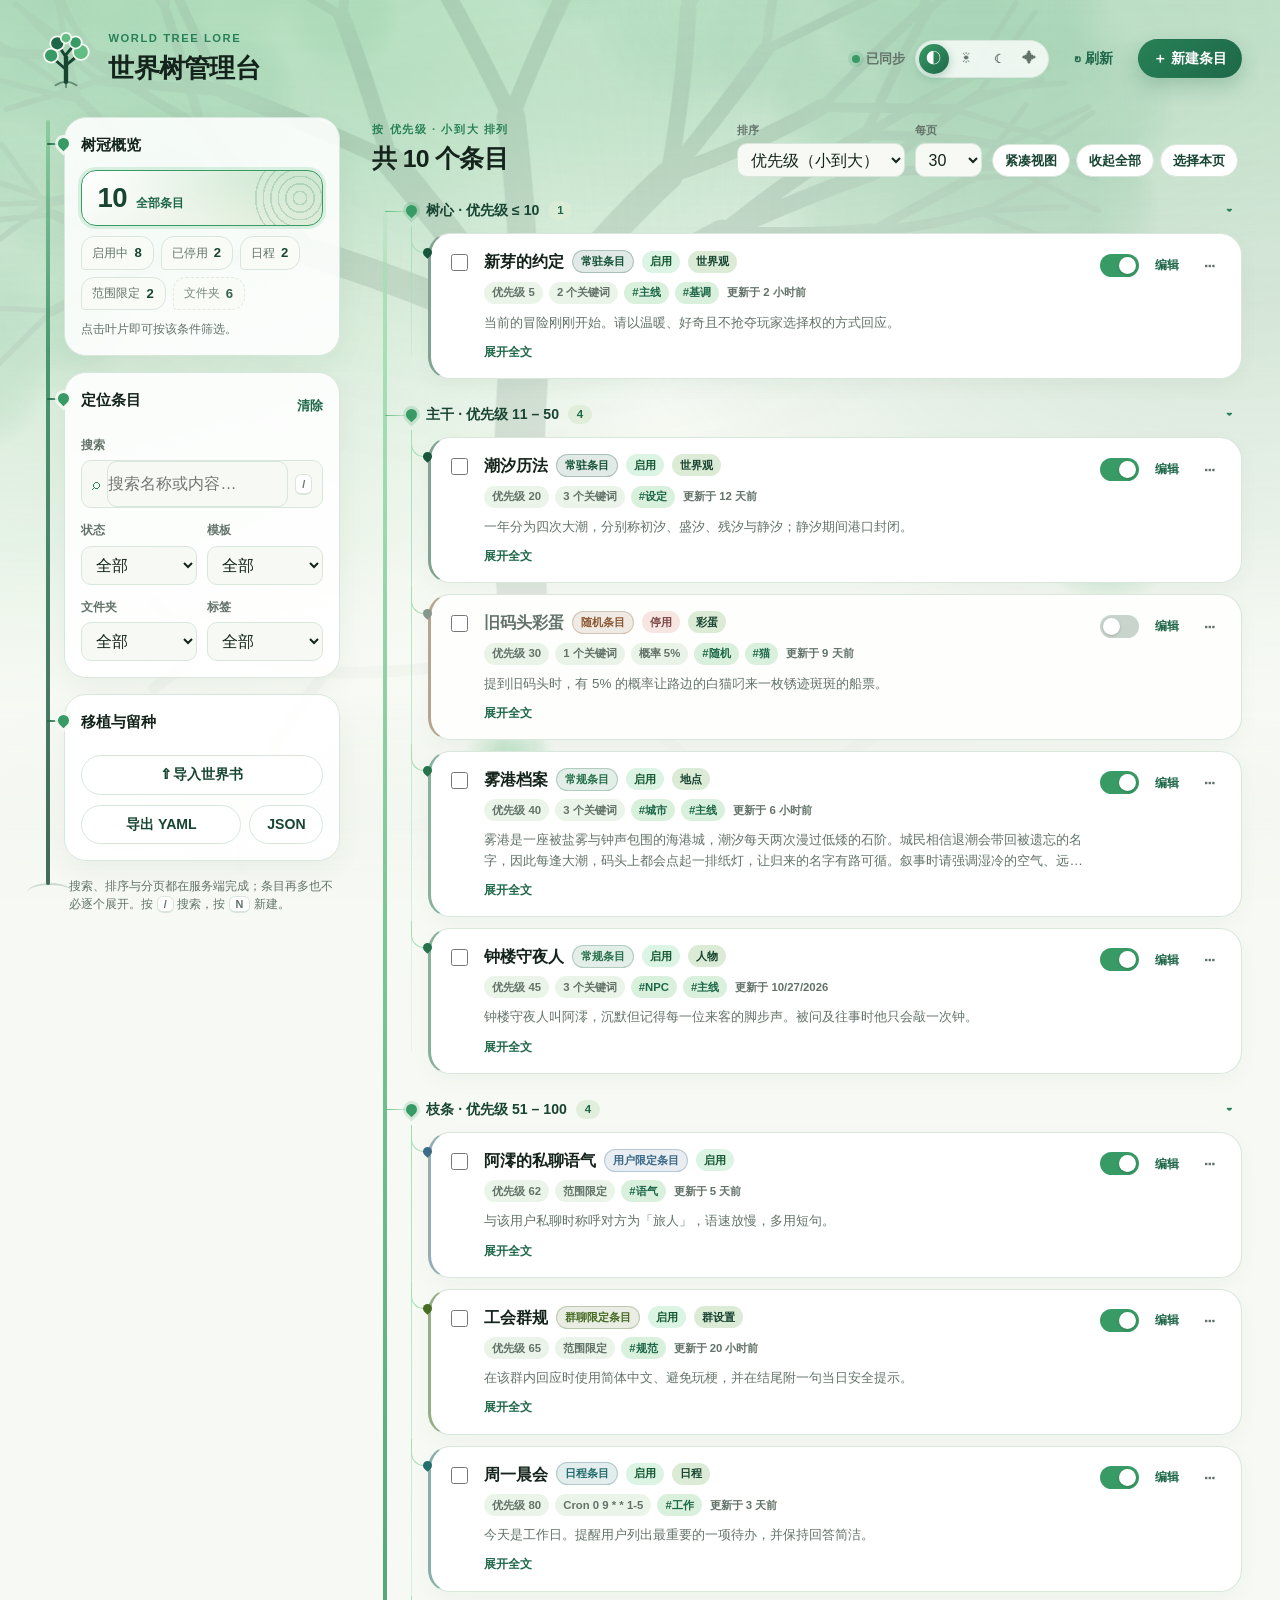
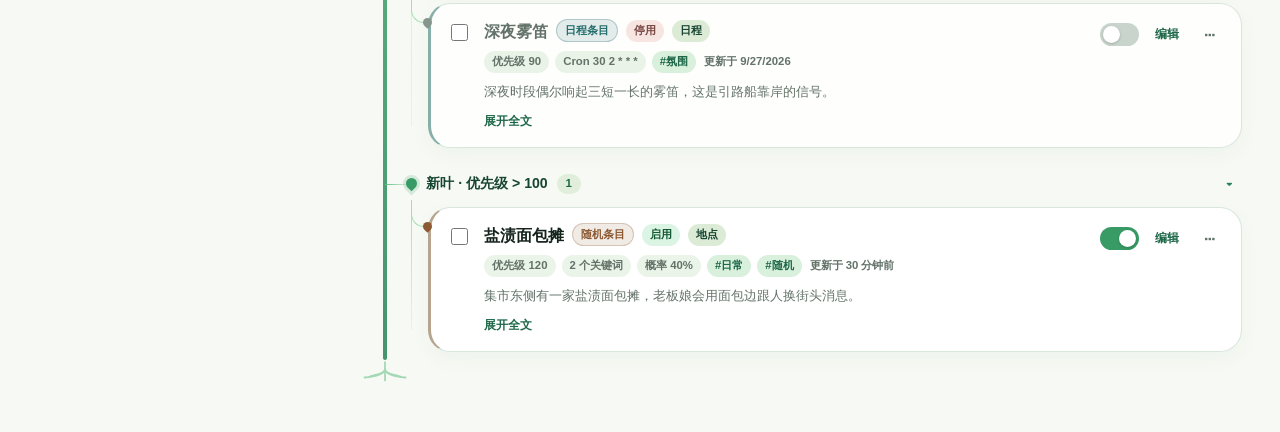
==== commit ff250932: "世界树 v1.3.0：主题可独立设置，新增荧夜主题，背景世界树占满视口 - 主题从「跟随 AstrBot」改为四档可选（跟随 AstrBot / 白昼 / 暗林 / 荧夜），   选择保存在浏览器本地" ====
--- a/tests/visual_harness.html
+++ b/tests/visual_harness.html
@@ -4,7 +4,14 @@
     <meta charset="utf-8" />
     <meta name="viewport" content="width=device-width, initial-scale=1" />
     <title>WorldTree Lore visual harness</title>
-    <link rel="stylesheet" href="../pages/worldtree/style.css" />
+    <script>
+      /* Dev harness only: always pull the stylesheet fresh so a browser cache
+         can never hide a CSS edit that is being reviewed right now. */
+      const devStyle = document.createElement("link");
+      devStyle.rel = "stylesheet";
+      devStyle.href = "../pages/worldtree/style.css?t=" + Date.now();
+      document.head.append(devStyle);
+    </script>
   </head>
   <body>
     <script>
@@ -160,8 +167,23 @@
 
         const visualParams = new URLSearchParams(window.location.search);
 
+        /* "?theme=" drives the stored preference so light / dark / nightglow are
+           all reachable, and "?theme=auto" exercises the AstrBot-follow path. */
+        const visualTheme = visualParams.get("theme") || "";
+        try {
+          if (visualTheme === "auto") {
+            window.localStorage.removeItem("worldtree.theme");
+          } else if (visualTheme) {
+            window.localStorage.setItem("worldtree.theme", visualTheme);
+          }
+          /* Without "?theme=" the stored preference is left untouched, so a
+             reload can verify that the choice really survives a page load. */
+        } catch {
+          /* storage is optional in this harness */
+        }
+
         window.AstrBotPluginPage = {
-          ready: async () => ({locale: "zh-CN", isDark: visualParams.get("theme") === "dark"}),
+          ready: async () => ({locale: "zh-CN", isDark: visualTheme === "dark"}),
           getLocale: () => "zh-CN",
           t: (_key, fallback) => fallback,
           onContext: () => () => {},
@@ -243,7 +265,8 @@
       })();
     </script>
     <script type="module">
-      const response = await fetch("../pages/worldtree/index.html");
+      const devBust = "?t=" + Date.now();
+      const response = await fetch("../pages/worldtree/index.html" + devBust);
       if (!response.ok) {
         throw new Error(`无法加载页面模板：HTTP ${response.status}`);
       }
@@ -260,7 +283,7 @@
       // which browsers correctly reject for module imports. Loading through a
       // typed Blob keeps this visual-only harness independent of server MIME
       // configuration while executing the exact production source.
-      const scriptResponse = await fetch("../pages/worldtree/app.js");
+      const scriptResponse = await fetch("../pages/worldtree/app.js" + devBust);
       if (!scriptResponse.ok) {
         throw new Error(`无法加载页面脚本：HTTP ${scriptResponse.status}`);
       }
@@ -275,3 +298,14 @@
     </script>
   </body>
 </html>
+uleUrl = URL.createObjectURL(
+        new Blob([await scriptResponse.text()], {type: "text/javascript"}),
+      );
+      try {
+        await import(moduleUrl);
+      } finally {
+        URL.revokeObjectURL(moduleUrl);
+      }
+    </script>
+  </body>
+</html>
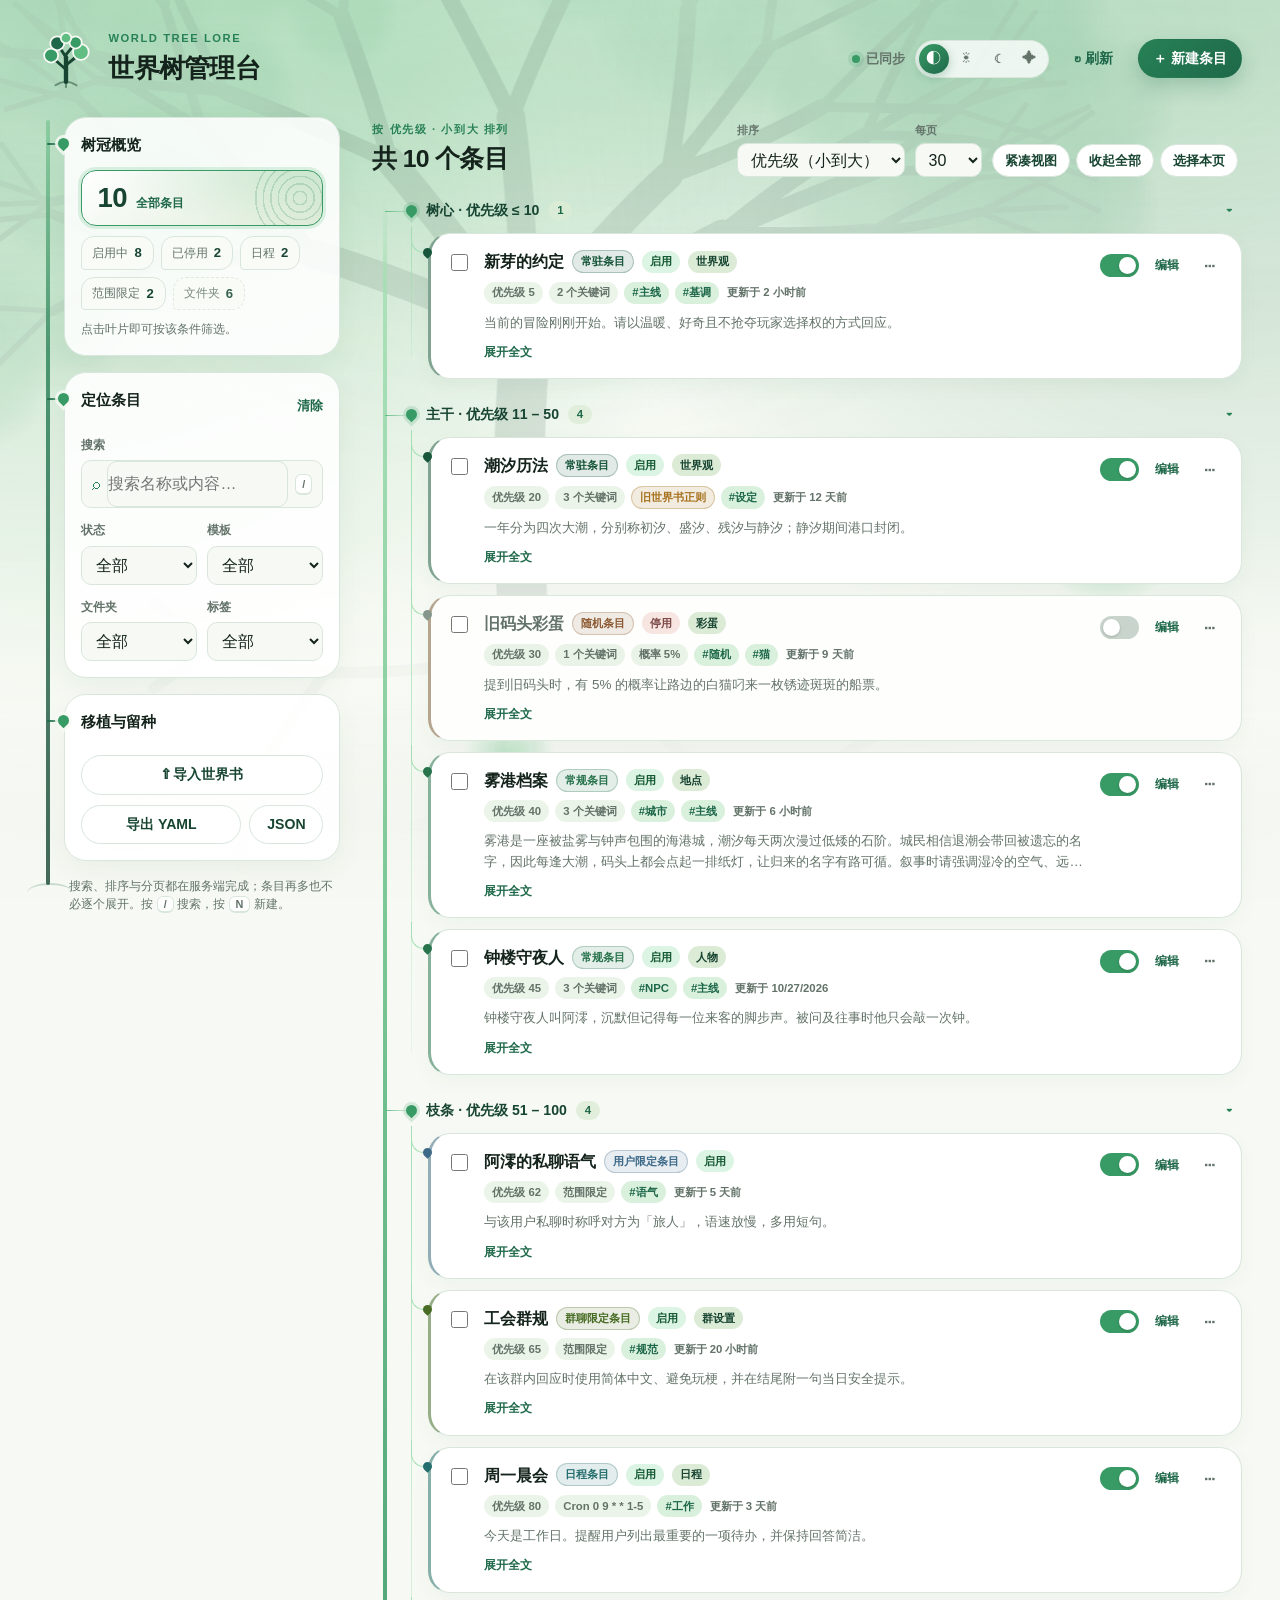
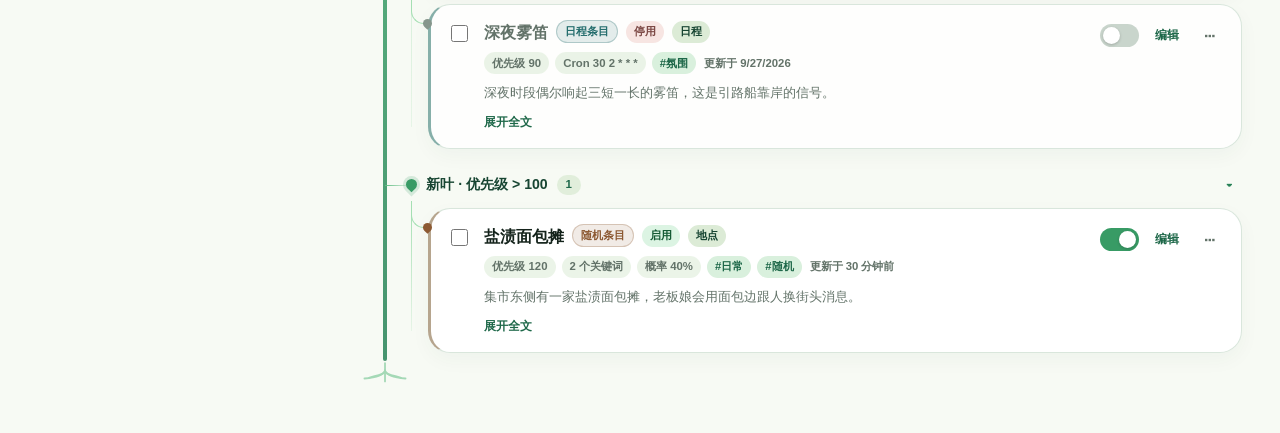
==== commit ea7a3cf7: "世界树 v1.4.0：上游导入的关键词归一到 re: 形式 - 导入时把上游整表正则的关键词逐行加上 re: 前缀，匹配结果不变 - 启动时对库中残留的兼容模式条目做一次性改写（数据版本 3） - 编" ====
--- a/tests/visual_harness.html
+++ b/tests/visual_harness.html
@@ -25,9 +25,9 @@
           {key: "common", label: "常规条目", defaults: {enabled: true, priority: 50, keywords: [], keyword_mode: "modern", duration: 180, times: 5, probability: 1}},
           {key: "resident", label: "常驻条目", defaults: {enabled: true, priority: 10, keywords: ["re:.*"], keyword_mode: "modern", duration: 0, times: 0, probability: 1}},
           {key: "chance", label: "随机条目", defaults: {enabled: true, priority: 30, keywords: ["re:.*"], keyword_mode: "modern", duration: 180, times: 1, probability: 0.05}},
-          {key: "schedule", label: "日程条目", defaults: {enabled: true, priority: 80, keywords: [], keyword_mode: "modern", cron: "0 9 * * 1-5", duration: 86400, times: 0, probability: 1}},
-          {key: "group", label: "群聊限定条目", defaults: {enabled: true, priority: 60, keywords: [], keyword_mode: "modern", duration: 180, times: 5, probability: 1}},
-          {key: "user", label: "用户限定条目", defaults: {enabled: true, priority: 60, keywords: [], keyword_mode: "modern", duration: 180, times: 5, probability: 1}}
+          {key: "schedule", label: "日程条目", defaults: {enabled: true, priority: 80, keywords: [], keyword_mode: "modern", cron: "0 0 * * *", duration: 86400, times: 0, probability: 1}},
+          {key: "group", label: "群聊限定条目", defaults: {enabled: true, priority: 120, keywords: ["re:.*"], keyword_mode: "modern", duration: 0, times: 0, probability: 1}},
+          {key: "user", label: "用户限定条目", defaults: {enabled: true, priority: 150, keywords: ["re:.*"], keyword_mode: "modern", duration: 0, times: 0, probability: 1}}
         ];
 
         // Seconds-based epoch, matching WorldTreeEntry.updated_at.
@@ -50,7 +50,7 @@
           {id: "root-5", name: "钟楼守夜人", content: "钟楼守夜人叫阿澪，沉默但记得每一位来客的脚步声。被问及往事时他只会敲一次钟。", enabled: true, priority: 45, keywords: ["守夜人", "阿澪", "钟楼"], keyword_mode: "modern", scope: [], cron: "", duration: 240, times: 4, probability: 1, folder: "人物", tags: ["NPC", "主线"], template: "common", updated_at: NOW - 40 * DAY},
           {id: "root-6", name: "工会群规", content: "在该群内回应时使用简体中文、避免玩梗，并在结尾附一句当日安全提示。", enabled: true, priority: 65, keywords: [], keyword_mode: "modern", scope: ["group:906123"], cron: "", duration: 180, times: 5, probability: 1, folder: "群设置", tags: ["规范"], template: "group", updated_at: NOW - 20 * HOUR},
           {id: "root-7", name: "阿澪的私聊语气", content: "与该用户私聊时称呼对方为「旅人」，语速放慢，多用短句。", enabled: true, priority: 62, keywords: [], keyword_mode: "modern", scope: ["user:10086"], cron: "", duration: 180, times: 5, probability: 1, folder: "", tags: ["语气"], template: "user", updated_at: NOW - 5 * DAY},
-          {id: "root-8", name: "潮汐历法", content: "一年分为四次大潮，分别称初汐、盛汐、残汐与静汐；静汐期间港口封闭。", enabled: true, priority: 20, keywords: ["历法", "潮汐", "季节"], keyword_mode: "legacy", scope: [], cron: "", duration: 0, times: 0, probability: 1, folder: "世界观", tags: ["设定"], template: "resident", updated_at: NOW - 12 * DAY},
+          {id: "root-8", name: "潮汐历法", content: "一年分为四次大潮，分别称初汐、盛汐、残汐与静汐；静汐期间港口封闭。", enabled: true, priority: 20, keywords: ["历法", "潮汐", "季节"], keyword_mode: "legacy_regex", scope: [], cron: "", duration: 0, times: 0, probability: 1, folder: "世界观", tags: ["设定"], template: "resident", updated_at: NOW - 12 * DAY},
           {id: "root-9", name: "深夜雾笛", content: "深夜时段偶尔响起三短一长的雾笛，这是引路船靠岸的信号。", enabled: false, priority: 90, keywords: [], keyword_mode: "modern", scope: [], cron: "30 2 * * *", duration: 1800, times: 1, probability: 1, folder: "日程", tags: ["氛围"], template: "schedule", updated_at: NOW - 70 * DAY},
           {id: "root-10", name: "盐渍面包摊", content: "集市东侧有一家盐渍面包摊，老板娘会用面包边跟人换街头消息。", enabled: true, priority: 120, keywords: ["面包", "集市"], keyword_mode: "modern", scope: [], cron: "", duration: 180, times: 3, probability: 0.4, folder: "地点", tags: ["日常", "随机"], template: "chance", updated_at: NOW - 30 * 60}
         ];
@@ -295,17 +295,52 @@
       } finally {
         URL.revokeObjectURL(moduleUrl);
       }
+
+      // ?select=<n> ticks the first n entry checkboxes so the bulk action bar
+      // (and any newly added bulk option) can be reviewed in a screenshot.
+      const selectParam = Number(new URLSearchParams(location.search).get("select") || 0);
+      if (selectParam > 0) {
+        await new Promise((resolve) => setTimeout(resolve, 300));
+        const boxes = [...document.querySelectorAll(".entry-card .entry-select")].slice(0, selectParam);
+        for (const box of boxes) {
+          box.checked = true;
+          box.dispatchEvent(new Event("change", {bubbles: true}));
+        }
+      }
+
+      // ?editor=<template key> opens a fresh entry with that preset selected and
+      // ?editor=entry:<id> opens an existing entry, so the drawer's contextual
+      // guidance can be reviewed without clicking through the page by hand.
+      const editorParam = new URLSearchParams(location.search).get("editor");
+      if (editorParam) {
+        await new Promise((resolve) => setTimeout(resolve, 300));
+        if (editorParam.startsWith("entry:")) {
+          const id = editorParam.slice(6);
+          const target = document.querySelector(`.entry-card[data-entry-id="${id}"] .entry-open`)
+            || document.querySelector(".entry-card .entry-open");
+          target.click();
+        } else {
+          document.querySelector("#newEntryButton").click();
+          const select = document.querySelector("#templateInput");
+          select.value = editorParam;
+          select.dispatchEvent(new Event("change", {bubbles: true}));
+        }
+        // ?keywords=<text> also fills the keyword box so the "this is not a
+        // regex" reminder can be reviewed in the same pass.
+        const keywords = new URLSearchParams(location.search).get("keywords");
+        if (keywords !== null) {
+          await new Promise((resolve) => setTimeout(resolve, 120));
+          const box = document.querySelector("#keywordsInput");
+          box.value = keywords;
+          box.dispatchEvent(new Event("input", {bubbles: true}));
+        }
+        // ?apply=1 clicks "套用该模板默认值" so the confirmation dialog can be
+        // reviewed in the same screenshot pass.
+        if (new URLSearchParams(location.search).get("apply") === "1") {
+          await new Promise((resolve) => setTimeout(resolve, 120));
+          document.querySelector("#applyTemplateDefaultsButton").click();
+        }
+      }
     </script>
   </body>
 </html>
-uleUrl = URL.createObjectURL(
-        new Blob([await scriptResponse.text()], {type: "text/javascript"}),
-      );
-      try {
-        await import(moduleUrl);
-      } finally {
-        URL.revokeObjectURL(moduleUrl);
-      }
-    </script>
-  </body>
-</html>
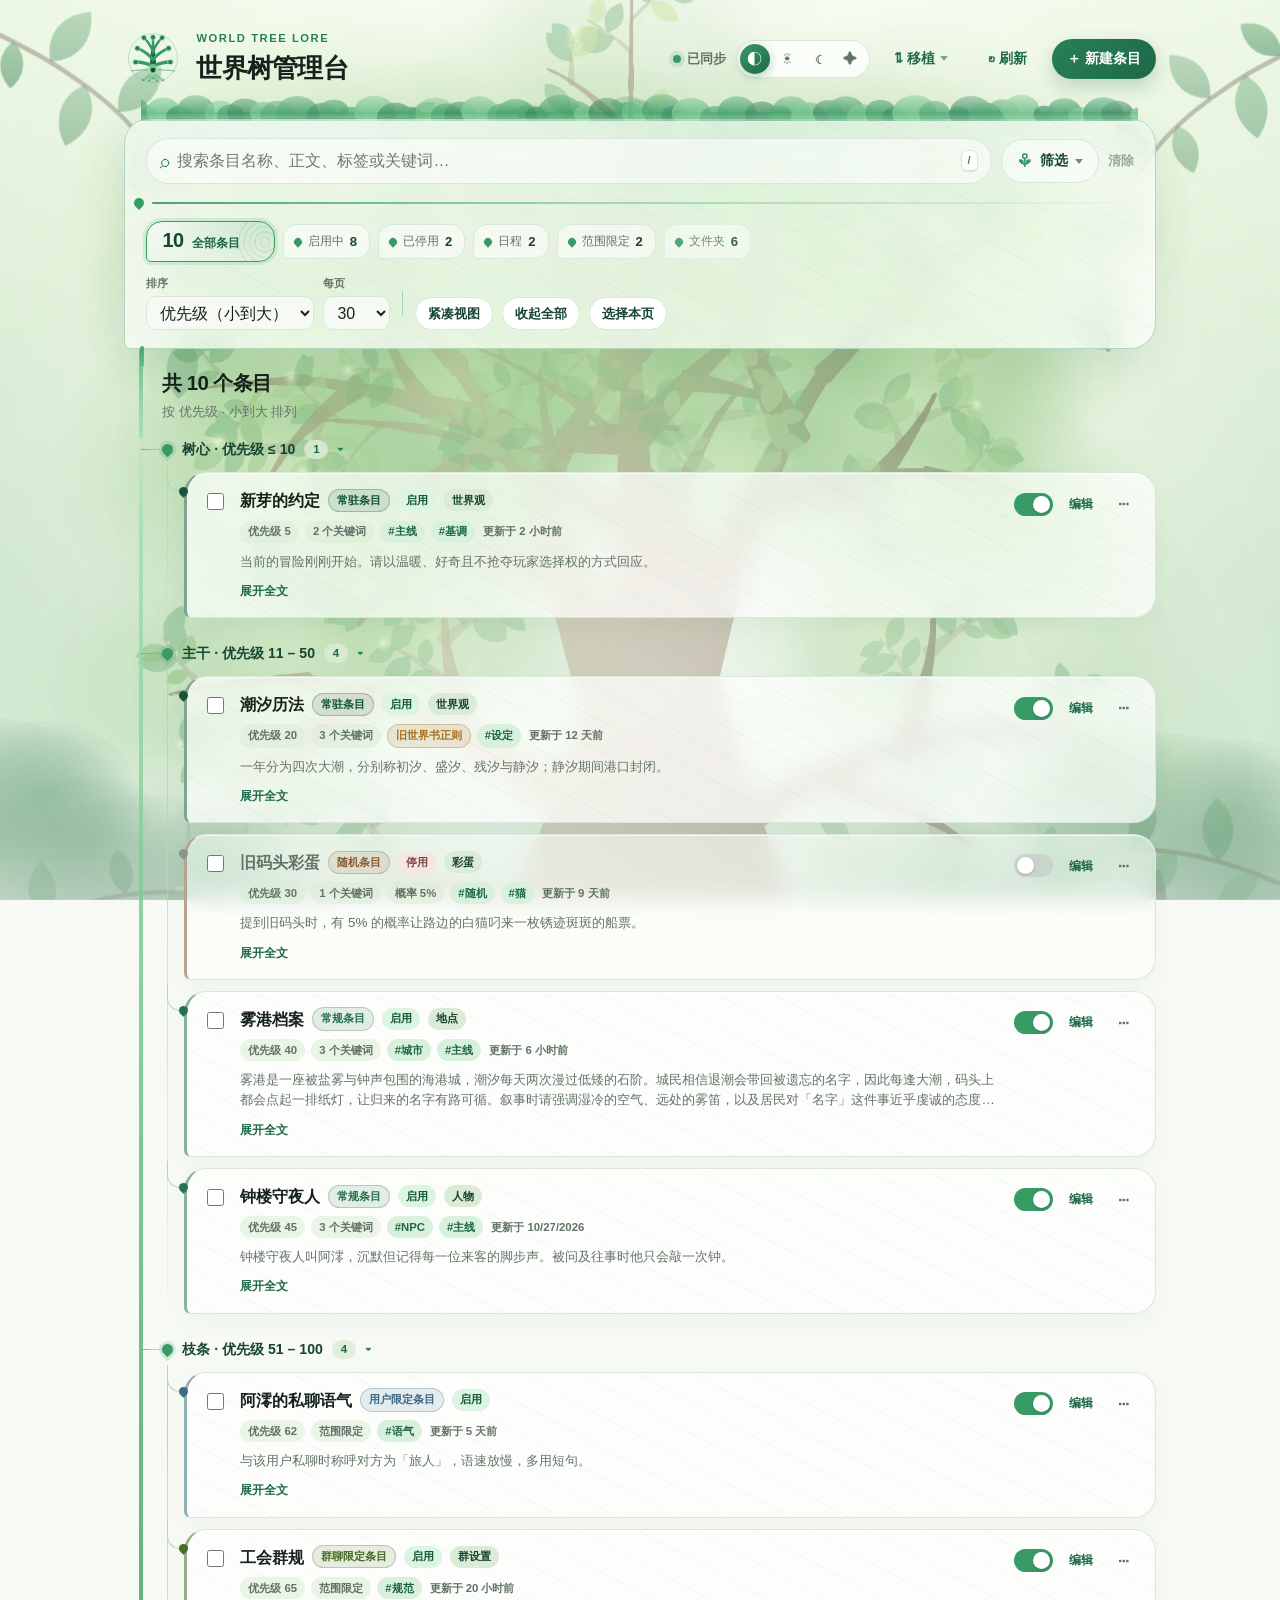
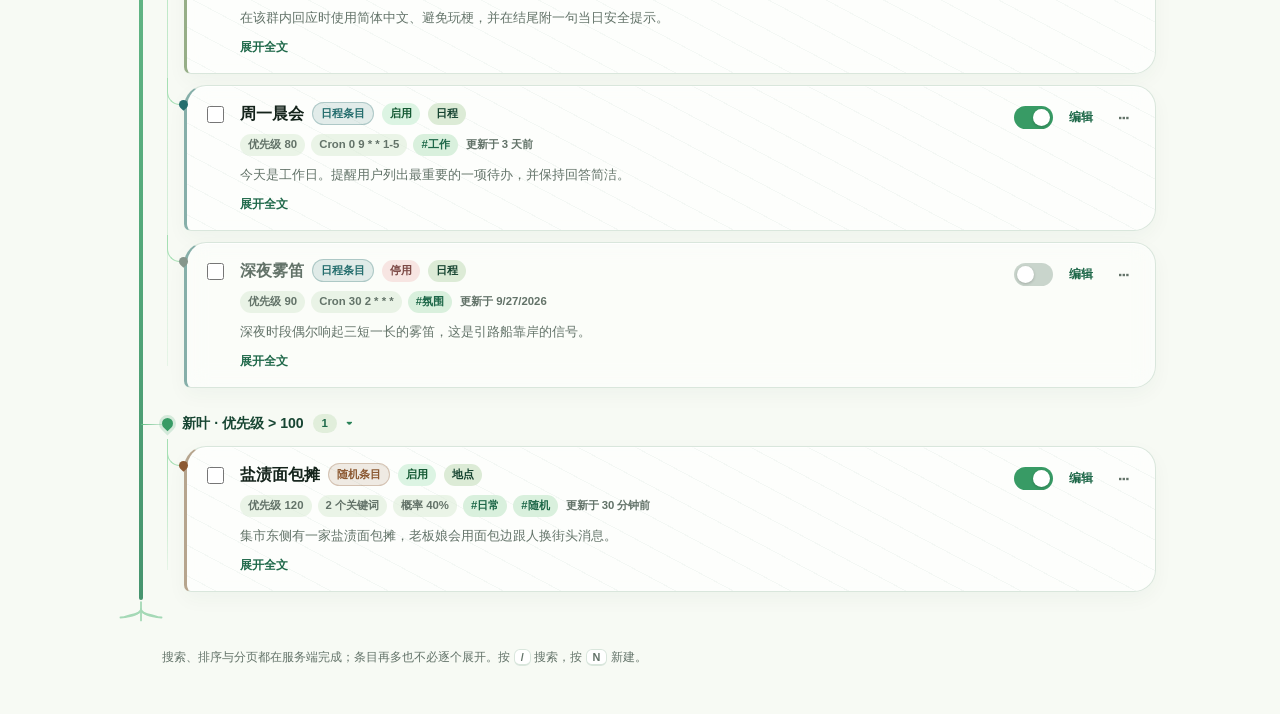
==== commit 88cb167a: "feat: 重画世界树背景与插件标识" ====
--- a/tests/visual_harness.html
+++ b/tests/visual_harness.html
@@ -182,6 +182,16 @@
           /* storage is optional in this harness */
         }
 
+        /* index.html paints the stored theme from an inline <head> script, but
+           this harness only imports the page <body>. Mirror that bootstrap here
+           so the first frame already uses the right palette; otherwise the
+           theme flip starts ~100 colour transitions whose mid-flight values
+           show up in screenshots as light-theme buttons on a night canvas. */
+        if (visualTheme === "light" || visualTheme === "dark" || visualTheme === "nightglow") {
+          document.documentElement.dataset.theme = visualTheme;
+          document.documentElement.dataset.themeMode = visualTheme;
+        }
+
         window.AstrBotPluginPage = {
           ready: async () => ({locale: "zh-CN", isDark: visualTheme === "dark"}),
           getLocale: () => "zh-CN",
